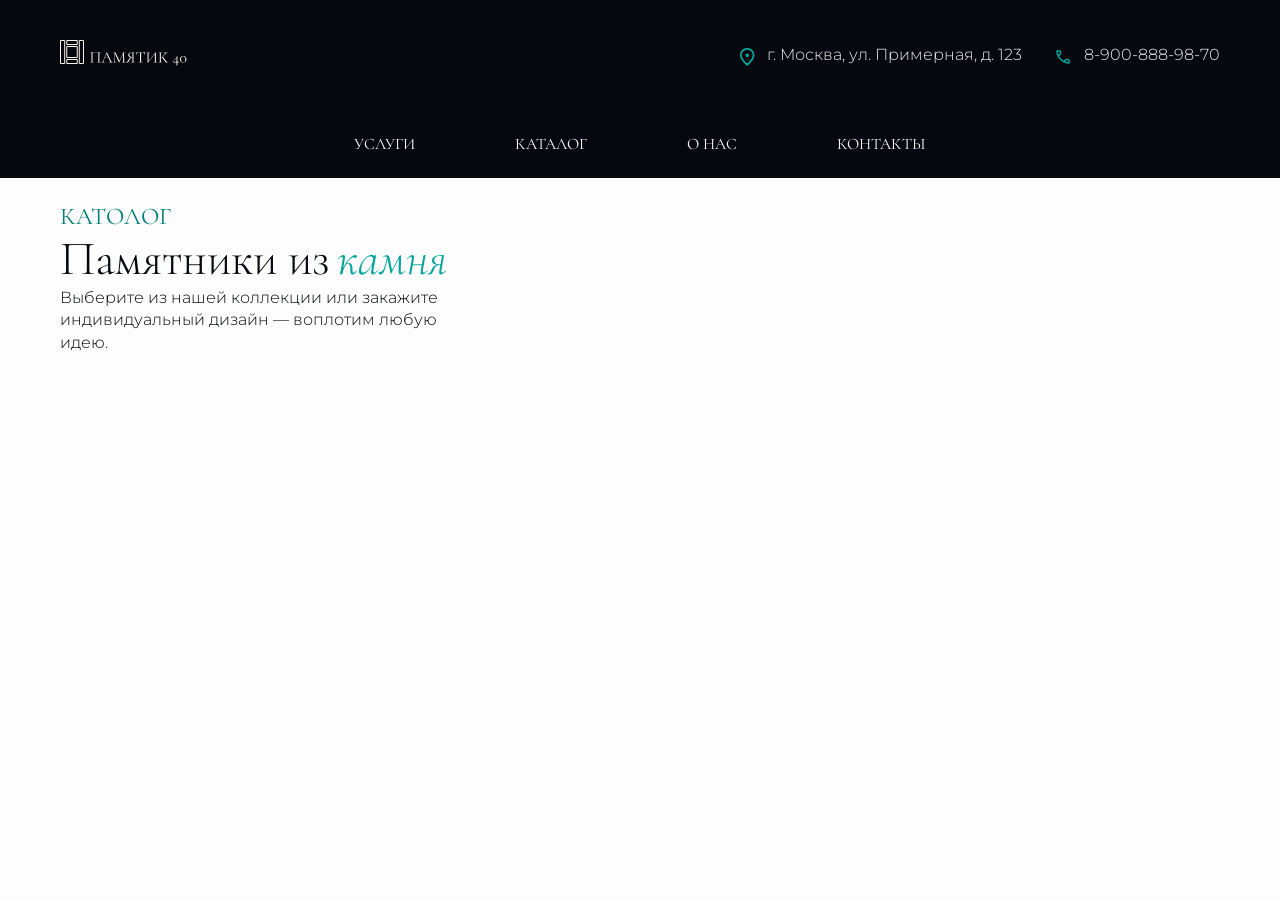
==== catalog.html @ eca5add9 "new" ====
<!DOCTYPE html>
<html lang="en">
<head>
    <meta charset="UTF-8">
    <meta name="viewport" content="width=device-width, initial-scale=1.0">
    <link rel="preconnect" href="https://fonts.googleapis.com" />
    <link rel="preconnect" href="https://fonts.gstatic.com" crossorigin />
    <link
      href="https://fonts.googleapis.com/css2?family=Bebas+Neue&family=Castoro+Titling&family=Cormorant+Garamond:ital,wght@0,300..700;1,300..700&family=Fira+Code:wght@300..700&family=Inter+Tight:ital,wght@0,100..900;1,100..900&family=Inter:ital,opsz,wght@0,14..32,100..900;1,14..32,100..900&family=League+Script&family=Long+Cang&family=Monomakh&family=PT+Serif:ital,wght@0,400;0,700;1,400;1,700&family=Poppins:ital,wght@0,100;0,200;0,300;0,400;0,500;0,600;0,700;0,800;0,900;1,100;1,200;1,300;1,400;1,500;1,600;1,700;1,800;1,900&family=Raleway:ital,wght@0,100..900;1,100..900&family=Roboto+Serif:ital,opsz,wght@0,8..144,100..900;1,8..144,100..900&family=Syncopate:wght@400;700&display=swap"
      rel="stylesheet"
    />
    <link rel="preconnect" href="https://fonts.googleapis.com" />
    <link rel="preconnect" href="https://fonts.gstatic.com" crossorigin />
    <link
      href="https://fonts.googleapis.com/css2?family=Bebas+Neue&family=Castoro+Titling&family=Cormorant+Garamond:ital,wght@0,300..700;1,300..700&family=Fira+Code:wght@300..700&family=Inter+Tight:ital,wght@0,100..900;1,100..900&family=Inter:ital,opsz,wght@0,14..32,100..900;1,14..32,100..900&family=League+Script&family=Long+Cang&family=Monomakh&family=Montserrat:ital,wght@0,100..900;1,100..900&family=PT+Serif:ital,wght@0,400;0,700;1,400;1,700&family=Poppins:ital,wght@0,100;0,200;0,300;0,400;0,500;0,600;0,700;0,800;0,900;1,100;1,200;1,300;1,400;1,500;1,600;1,700;1,800;1,900&family=Raleway:ital,wght@0,100..900;1,100..900&family=Roboto+Serif:ital,opsz,wght@0,8..144,100..900;1,8..144,100..900&family=Syncopate:wght@400;700&display=swap"
      rel="stylesheet"
    />
    <link rel="stylesheet" href="css/variables.css" />
    <link rel="stylesheet" href="css/style.css" />
<link href="https://unpkg.com/aos@2.3.4/dist/aos.css" rel="stylesheet">
    <title>Document</title>
</head>
<body>
   <header class="header">
      <div class="container-header-inner">
     
        <div class="banner">
          <a href="/" aria-label="Logo_go to homepage">
            <svg
              xmlns="http://www.w3.org/2000/svg"
              width="128"
              height="26"
              viewBox="0 0 128 26"
              fill="none"
            >
              <path
                d="M6.76074 6.5H17.239V17.5H6.76074V6.5ZM0.5 0.5H4.71739V23.5H0.5V0.5ZM19.2822 0.5H23.4996V23.5H19.2822V0.5ZM17.2393 0.5V4.5H6.761V0.5H17.2393ZM17.2393 19.5V23.5H6.761V19.5H17.2393Z"
                stroke="#F8F4EC"
              />
              <path
                d="M40.7796 22.308C40.8116 22.308 40.8276 22.34 40.8276 22.404C40.8276 22.468 40.8116 22.5 40.7796 22.5C40.5236 22.5 40.2303 22.4947 39.8996 22.484C39.5796 22.4733 39.2436 22.468 38.8916 22.468C38.5183 22.468 38.1663 22.4733 37.8356 22.484C37.5156 22.4947 37.2276 22.5 36.9716 22.5C36.9396 22.5 36.9236 22.468 36.9236 22.404C36.9236 22.34 36.9396 22.308 36.9716 22.308C37.3663 22.308 37.6596 22.2813 37.8516 22.228C38.0543 22.1747 38.1876 22.068 38.2516 21.908C38.3156 21.748 38.3476 21.5133 38.3476 21.204V13.86C38.3476 13.5293 38.3316 13.2947 38.2996 13.156C38.2676 13.0173 38.161 12.9373 37.9796 12.916C37.809 12.884 37.5156 12.868 37.0996 12.868H33.8196C33.393 12.868 33.0836 12.884 32.8916 12.916C32.7103 12.948 32.5983 13.0333 32.5556 13.172C32.513 13.3107 32.4916 13.54 32.4916 13.86V21.204C32.4916 21.5133 32.5236 21.748 32.5876 21.908C32.6516 22.068 32.785 22.1747 32.9876 22.228C33.1903 22.2813 33.489 22.308 33.8836 22.308C33.905 22.308 33.9156 22.34 33.9156 22.404C33.9156 22.468 33.905 22.5 33.8836 22.5C33.617 22.5 33.3236 22.4947 33.0036 22.484C32.6836 22.4733 32.3316 22.468 31.9476 22.468C31.5956 22.468 31.2543 22.4733 30.9236 22.484C30.6036 22.4947 30.3156 22.5 30.0596 22.5C30.0383 22.5 30.0276 22.468 30.0276 22.404C30.0276 22.34 30.0383 22.308 30.0596 22.308C30.4543 22.308 30.753 22.2813 30.9556 22.228C31.1583 22.1747 31.2916 22.068 31.3556 21.908C31.4303 21.748 31.4676 21.5133 31.4676 21.204V13.988C31.4676 13.5293 31.3823 13.1987 31.2116 12.996C31.041 12.7933 30.6623 12.692 30.0756 12.692C30.0543 12.692 30.0436 12.66 30.0436 12.596C30.0436 12.532 30.0543 12.5 30.0756 12.5C30.257 12.5 30.6196 12.5053 31.1636 12.516C31.7076 12.5267 32.3583 12.5373 33.1156 12.548C33.8836 12.548 34.673 12.548 35.4836 12.548C36.145 12.548 36.7743 12.548 37.3716 12.548C37.969 12.5373 38.513 12.532 39.0036 12.532C39.4943 12.5213 39.8943 12.516 40.2036 12.516C40.5236 12.5053 40.7156 12.5 40.7796 12.5C40.8116 12.5 40.8276 12.532 40.8276 12.596C40.8276 12.66 40.8116 12.692 40.7796 12.692C40.193 12.692 39.8143 12.7933 39.6436 12.996C39.473 13.1987 39.3876 13.5293 39.3876 13.988V21.204C39.3876 21.5133 39.4196 21.748 39.4836 21.908C39.5583 22.068 39.6916 22.1747 39.8836 22.228C40.0863 22.2813 40.385 22.308 40.7796 22.308ZM44.463 18.1L44.623 17.78H48.863L48.975 18.1H44.463ZM52.543 22.308C52.5857 22.308 52.607 22.34 52.607 22.404C52.607 22.468 52.5857 22.5 52.543 22.5C52.2337 22.5 51.919 22.4893 51.599 22.468C51.279 22.4467 50.9697 22.436 50.671 22.436C50.3403 22.436 50.0523 22.4467 49.807 22.468C49.5617 22.4893 49.2897 22.5 48.991 22.5C48.9483 22.5 48.927 22.468 48.927 22.404C48.927 22.34 48.9483 22.308 48.991 22.308C49.5563 22.308 49.9083 22.228 50.047 22.068C50.1857 21.8973 50.1483 21.5827 49.935 21.124L46.383 13.62L46.783 13.124L43.679 20.468C43.4123 21.1187 43.3963 21.588 43.631 21.876C43.8657 22.164 44.3297 22.308 45.023 22.308C45.0763 22.308 45.103 22.34 45.103 22.404C45.103 22.468 45.0763 22.5 45.023 22.5C44.703 22.5 44.4097 22.4893 44.143 22.468C43.8763 22.4467 43.5403 22.436 43.135 22.436C42.751 22.436 42.4417 22.4467 42.207 22.468C41.983 22.4893 41.7057 22.5 41.375 22.5C41.3323 22.5 41.311 22.468 41.311 22.404C41.311 22.34 41.3323 22.308 41.375 22.308C41.663 22.308 41.9137 22.2547 42.127 22.148C42.3403 22.0307 42.5377 21.8333 42.719 21.556C42.911 21.268 43.119 20.8573 43.343 20.324L46.719 12.356C46.7403 12.324 46.7777 12.308 46.831 12.308C46.8843 12.308 46.9163 12.324 46.927 12.356L50.703 20.308C50.9483 20.8307 51.167 21.2413 51.359 21.54C51.551 21.828 51.7377 22.0307 51.919 22.148C52.111 22.2547 52.319 22.308 52.543 22.308ZM54.4974 20.756L54.6574 12.868L55.0414 12.9L54.8814 20.756C54.8707 21.3107 54.9614 21.7107 55.1534 21.956C55.3561 22.1907 55.7187 22.308 56.2414 22.308C56.2627 22.308 56.2734 22.34 56.2734 22.404C56.2734 22.468 56.2627 22.5 56.2414 22.5C56.0067 22.5 55.7614 22.4947 55.5054 22.484C55.2601 22.4733 54.9881 22.468 54.6894 22.468C54.4121 22.468 54.1507 22.4733 53.9054 22.484C53.6601 22.4947 53.4307 22.5 53.2174 22.5C53.1961 22.5 53.1854 22.468 53.1854 22.404C53.1854 22.34 53.1961 22.308 53.2174 22.308C53.6654 22.308 53.9854 22.1907 54.1774 21.956C54.3801 21.7107 54.4867 21.3107 54.4974 20.756ZM65.5854 22.308C65.6174 22.308 65.6334 22.34 65.6334 22.404C65.6334 22.468 65.6174 22.5 65.5854 22.5C65.3294 22.5 65.0361 22.4947 64.7054 22.484C64.3854 22.4733 64.0494 22.468 63.6974 22.468C63.3561 22.468 63.0361 22.4733 62.7374 22.484C62.4494 22.4947 62.1881 22.5 61.9534 22.5C61.9321 22.5 61.9214 22.468 61.9214 22.404C61.9214 22.34 61.9321 22.308 61.9534 22.308C62.4867 22.308 62.8281 22.2387 62.9774 22.1C63.1267 21.9613 63.1907 21.6627 63.1694 21.204L62.8654 13.476L63.3934 12.74L59.2334 22.388C59.2227 22.4307 59.1801 22.452 59.1054 22.452C59.0307 22.452 58.9827 22.4307 58.9614 22.388L54.9454 13.828C54.5827 13.0707 54.0441 12.692 53.3294 12.692C53.3081 12.692 53.2974 12.66 53.2974 12.596C53.2974 12.532 53.3081 12.5 53.3294 12.5C53.5001 12.5 53.6814 12.5053 53.8734 12.516C54.0761 12.5267 54.2414 12.532 54.3694 12.532C54.5401 12.532 54.6947 12.5267 54.8334 12.516C54.9827 12.5053 55.0947 12.5 55.1694 12.5C55.3187 12.5 55.4361 12.548 55.5214 12.644C55.6067 12.74 55.7347 12.9693 55.9054 13.332L59.5534 21.012L59.0574 21.844L62.9614 12.9C63.0147 12.772 63.0841 12.676 63.1694 12.612C63.2547 12.5373 63.3454 12.5 63.4414 12.5C63.5054 12.5 63.5907 12.5053 63.6974 12.516C63.8041 12.5267 63.9321 12.532 64.0814 12.532C64.3694 12.532 64.6041 12.5267 64.7854 12.516C64.9667 12.5053 65.1587 12.5 65.3614 12.5C65.3827 12.5 65.3934 12.532 65.3934 12.596C65.3934 12.66 65.3827 12.692 65.3614 12.692C64.8494 12.692 64.4707 12.7667 64.2254 12.916C63.9801 13.0653 63.8681 13.3587 63.8894 13.796L64.2094 21.204C64.2201 21.5133 64.2574 21.748 64.3214 21.908C64.3854 22.068 64.5134 22.1747 64.7054 22.228C64.9081 22.2813 65.2014 22.308 65.5854 22.308ZM74.8808 22.308C74.9021 22.308 74.9128 22.34 74.9128 22.404C74.9128 22.468 74.9021 22.5 74.8808 22.5C74.6141 22.5 74.3154 22.4947 73.9848 22.484C73.6648 22.4733 73.3288 22.468 72.9768 22.468C72.6034 22.468 72.2568 22.4733 71.9368 22.484C71.6274 22.4947 71.3394 22.5 71.0728 22.5C71.0514 22.5 71.0408 22.468 71.0408 22.404C71.0408 22.34 71.0514 22.308 71.0728 22.308C71.4781 22.308 71.7768 22.2813 71.9688 22.228C72.1608 22.1747 72.2888 22.068 72.3528 21.908C72.4168 21.748 72.4488 21.5133 72.4488 21.204V17.236L72.7368 17.316C72.4381 17.316 72.1714 17.3427 71.9368 17.396C71.7021 17.4493 71.4728 17.5613 71.2488 17.732C71.0354 17.892 70.8061 18.1373 70.5608 18.468C70.3154 18.7987 70.0274 19.2467 69.6968 19.812C69.2914 20.5267 68.9608 21.0707 68.7048 21.444C68.4594 21.8173 68.2621 22.0787 68.1128 22.228C67.9741 22.3773 67.8568 22.4627 67.7608 22.484C67.6754 22.4947 67.5848 22.5 67.4888 22.5H65.8408C65.8088 22.5 65.7928 22.468 65.7928 22.404C65.7928 22.34 65.8088 22.308 65.8408 22.308C66.2461 22.2973 66.5981 22.1907 66.8968 21.988C67.1954 21.7747 67.4888 21.46 67.7768 21.044C68.0754 20.628 68.4008 20.1107 68.7528 19.492C69.0728 18.9267 69.3714 18.4893 69.6488 18.18C69.9261 17.86 70.2194 17.6307 70.5288 17.492C70.8488 17.3533 71.2008 17.268 71.5848 17.236L71.6968 17.348C70.5448 17.3373 69.6754 17.1133 69.0888 16.676C68.5021 16.2387 68.2088 15.652 68.2088 14.916C68.2088 14.4253 68.3314 13.9987 68.5768 13.636C68.8328 13.2627 69.1794 12.9747 69.6168 12.772C70.0648 12.5587 70.5661 12.452 71.1208 12.452C71.3448 12.452 71.6434 12.468 72.0168 12.5C72.3901 12.532 72.7101 12.548 72.9768 12.548C73.3288 12.548 73.6648 12.5427 73.9848 12.532C74.3048 12.5107 74.5981 12.5 74.8648 12.5C74.8861 12.5 74.8968 12.532 74.8968 12.596C74.8968 12.66 74.8861 12.692 74.8648 12.692C74.4701 12.692 74.1714 12.724 73.9688 12.788C73.7768 12.8413 73.6434 12.948 73.5688 13.108C73.5048 13.2573 73.4728 13.4867 73.4728 13.796V21.204C73.4728 21.5133 73.5048 21.748 73.5688 21.908C73.6434 22.068 73.7821 22.1747 73.9848 22.228C74.1874 22.2813 74.4861 22.308 74.8808 22.308ZM69.2808 14.516C69.2808 15.2627 69.4941 15.8813 69.9208 16.372C70.3581 16.852 71.0034 17.092 71.8568 17.092C71.9954 17.092 72.1554 17.0867 72.3368 17.076C72.5181 17.0547 72.6621 17.028 72.7688 16.996L72.4488 17.108V13.828C72.4488 13.5187 72.3794 13.2787 72.2408 13.108C72.1128 12.9373 71.9421 12.82 71.7288 12.756C71.5261 12.692 71.3181 12.66 71.1048 12.66C69.8888 12.66 69.2808 13.2787 69.2808 14.516ZM78.4608 12.788C77.7994 12.788 77.2981 12.9587 76.9568 13.3C76.6261 13.6413 76.3861 14.2227 76.2368 15.044C76.2368 15.0653 76.2048 15.076 76.1408 15.076C76.0874 15.076 76.0608 15.0653 76.0608 15.044C76.0821 14.9053 76.1034 14.7133 76.1248 14.468C76.1461 14.212 76.1674 13.94 76.1888 13.652C76.2208 13.364 76.2421 13.0867 76.2528 12.82C76.2741 12.5427 76.2848 12.3187 76.2848 12.148C76.2848 12.0947 76.3114 12.068 76.3648 12.068C76.4288 12.068 76.4608 12.0947 76.4608 12.148C76.4608 12.2547 76.5141 12.3347 76.6208 12.388C76.7274 12.4307 76.8448 12.4627 76.9728 12.484C77.1114 12.4947 77.2288 12.5 77.3248 12.5C78.2421 12.532 79.3141 12.548 80.5408 12.548C81.2981 12.548 81.8954 12.5427 82.3328 12.532C82.7808 12.5107 83.2128 12.5 83.6288 12.5C83.9914 12.5 84.2688 12.4787 84.4608 12.436C84.6634 12.3827 84.7914 12.2707 84.8448 12.1C84.8554 12.0573 84.8874 12.036 84.9408 12.036C84.9941 12.036 85.0208 12.0573 85.0208 12.1C85.0101 12.26 84.9941 12.4787 84.9728 12.756C84.9514 13.0333 84.9354 13.3213 84.9248 13.62C84.9141 13.9187 84.9034 14.196 84.8928 14.452C84.8821 14.708 84.8768 14.9053 84.8768 15.044C84.8768 15.0653 84.8448 15.076 84.7808 15.076C84.7168 15.076 84.6848 15.0653 84.6848 15.044C84.6528 14.212 84.4821 13.6307 84.1728 13.3C83.8634 12.9587 83.3514 12.788 82.6368 12.788C82.1888 12.788 81.8528 12.8093 81.6288 12.852C81.4048 12.8947 81.2554 12.9907 81.1808 13.14C81.1168 13.2787 81.0848 13.508 81.0848 13.828V21.204C81.0848 21.5133 81.1221 21.748 81.1968 21.908C81.2714 22.068 81.4154 22.1747 81.6288 22.228C81.8528 22.2813 82.1888 22.308 82.6368 22.308C82.6688 22.308 82.6848 22.34 82.6848 22.404C82.6848 22.468 82.6688 22.5 82.6368 22.5C82.3594 22.5 82.0448 22.4947 81.6928 22.484C81.3408 22.4733 80.9568 22.468 80.5408 22.468C80.1461 22.468 79.7728 22.4733 79.4208 22.484C79.0688 22.4947 78.7488 22.5 78.4608 22.5C78.4394 22.5 78.4288 22.468 78.4288 22.404C78.4288 22.34 78.4394 22.308 78.4608 22.308C78.8981 22.308 79.2288 22.2813 79.4528 22.228C79.6874 22.1747 79.8421 22.068 79.9168 21.908C79.9914 21.748 80.0288 21.5133 80.0288 21.204V13.796C80.0288 13.476 79.9914 13.2467 79.9168 13.108C79.8421 12.9587 79.6928 12.868 79.4688 12.836C79.2448 12.804 78.9088 12.788 78.4608 12.788ZM88.2974 21.652L95.4974 12.42C95.5294 12.388 95.5881 12.372 95.6734 12.372C95.7267 12.372 95.7801 12.3827 95.8334 12.404C95.8867 12.4147 95.9134 12.4413 95.9134 12.484V21.204C95.9134 21.5133 95.9454 21.748 96.0094 21.908C96.0734 22.068 96.2067 22.1747 96.4094 22.228C96.6121 22.2813 96.9107 22.308 97.3054 22.308C97.3374 22.308 97.3534 22.34 97.3534 22.404C97.3534 22.468 97.3374 22.5 97.3054 22.5C97.0601 22.5 96.7667 22.4947 96.4254 22.484C96.0947 22.4733 95.7534 22.468 95.4014 22.468C95.0067 22.468 94.6494 22.4733 94.3294 22.484C94.0201 22.4947 93.7374 22.5 93.4814 22.5C93.4494 22.5 93.4334 22.468 93.4334 22.404C93.4334 22.34 93.4494 22.308 93.4814 22.308C93.8867 22.308 94.1854 22.2813 94.3774 22.228C94.5801 22.1747 94.7134 22.068 94.7774 21.908C94.8414 21.748 94.8734 21.5133 94.8734 21.204V13.38L95.1774 13.444L87.9934 22.644C87.9614 22.6867 87.8974 22.708 87.8014 22.708C87.7374 22.708 87.6787 22.6973 87.6254 22.676C87.5827 22.6653 87.5614 22.6387 87.5614 22.596V13.796C87.5614 13.4867 87.5241 13.2573 87.4494 13.108C87.3854 12.948 87.2521 12.8413 87.0494 12.788C86.8467 12.724 86.5481 12.692 86.1534 12.692C86.1321 12.692 86.1214 12.66 86.1214 12.596C86.1214 12.532 86.1321 12.5 86.1534 12.5C86.4201 12.5 86.7187 12.5107 87.0494 12.532C87.3801 12.5427 87.7214 12.548 88.0734 12.548C88.4681 12.548 88.8201 12.5427 89.1294 12.532C89.4494 12.5107 89.7374 12.5 89.9934 12.5C90.0147 12.5 90.0254 12.532 90.0254 12.596C90.0254 12.66 90.0147 12.692 89.9934 12.692C89.5987 12.692 89.2947 12.724 89.0814 12.788C88.8787 12.8413 88.7454 12.948 88.6814 13.108C88.6174 13.2573 88.5854 13.4867 88.5854 13.796V21.716L88.2974 21.652ZM106.242 22.5C106.146 22.5 106.056 22.484 105.97 22.452C105.885 22.42 105.773 22.324 105.634 22.164C105.496 22.004 105.293 21.7427 105.026 21.38C104.76 21.0067 104.392 20.484 103.922 19.812C103.592 19.332 103.309 18.9373 103.074 18.628C102.85 18.3187 102.642 18.084 102.45 17.924C102.269 17.7533 102.072 17.636 101.858 17.572C101.645 17.4973 101.384 17.46 101.074 17.46C100.968 17.46 100.856 17.4653 100.738 17.476C100.621 17.4867 100.504 17.4973 100.386 17.508L100.37 17.22C101.042 17.188 101.565 17.172 101.938 17.172C102.29 17.172 102.578 17.204 102.802 17.268C103.037 17.3213 103.245 17.4333 103.426 17.604C103.618 17.764 103.826 17.9987 104.05 18.308C104.285 18.6067 104.578 19.0013 104.93 19.492C105.357 20.0893 105.736 20.596 106.066 21.012C106.408 21.428 106.749 21.748 107.09 21.972C107.432 22.1853 107.821 22.2973 108.258 22.308C108.28 22.308 108.29 22.34 108.29 22.404C108.29 22.468 108.28 22.5 108.258 22.5H106.242ZM98.4343 22.5C98.4129 22.5 98.4023 22.468 98.4023 22.404C98.4023 22.34 98.4129 22.308 98.4343 22.308C98.8289 22.308 99.1276 22.2813 99.3303 22.228C99.5329 22.1747 99.6663 22.068 99.7303 21.908C99.7943 21.748 99.8263 21.5133 99.8263 21.204V13.796C99.8263 13.4867 99.7943 13.2573 99.7303 13.108C99.6663 12.948 99.5329 12.8413 99.3303 12.788C99.1383 12.724 98.8449 12.692 98.4503 12.692C98.4289 12.692 98.4183 12.66 98.4183 12.596C98.4183 12.532 98.4289 12.5 98.4503 12.5C98.7063 12.5 98.9943 12.5107 99.3143 12.532C99.6343 12.5427 99.9703 12.548 100.322 12.548C100.706 12.548 101.058 12.5427 101.378 12.532C101.709 12.5107 102.002 12.5 102.258 12.5C102.28 12.5 102.29 12.532 102.29 12.596C102.29 12.66 102.28 12.692 102.258 12.692C101.864 12.692 101.565 12.724 101.362 12.788C101.17 12.852 101.037 12.964 100.962 13.124C100.898 13.284 100.866 13.5187 100.866 13.828V21.204C100.866 21.5133 100.898 21.748 100.962 21.908C101.026 22.068 101.16 22.1747 101.362 22.228C101.565 22.2813 101.864 22.308 102.258 22.308C102.28 22.308 102.29 22.34 102.29 22.404C102.29 22.468 102.28 22.5 102.258 22.5C101.992 22.5 101.698 22.4947 101.378 22.484C101.058 22.4733 100.706 22.468 100.322 22.468C99.9703 22.468 99.6289 22.4733 99.2983 22.484C98.9783 22.4947 98.6903 22.5 98.4343 22.5ZM102.45 17.428L102.162 17.284L104.178 14.468C104.68 13.7853 104.92 13.3213 104.898 13.076C104.888 12.82 104.616 12.692 104.082 12.692C104.061 12.692 104.05 12.66 104.05 12.596C104.05 12.532 104.061 12.5 104.082 12.5C104.338 12.5 104.6 12.5107 104.866 12.532C105.133 12.5427 105.48 12.548 105.906 12.548C106.333 12.548 106.664 12.5427 106.898 12.532C107.144 12.5107 107.378 12.5 107.602 12.5C107.634 12.5 107.65 12.532 107.65 12.596C107.65 12.66 107.634 12.692 107.602 12.692C107.229 12.692 106.888 12.756 106.578 12.884C106.269 13.0013 105.965 13.1933 105.666 13.46C105.378 13.716 105.074 14.0573 104.754 14.484L102.45 17.428ZM112.62 22.372C112.577 22.372 112.535 22.3507 112.492 22.308C112.46 22.2653 112.465 22.2227 112.508 22.18L117.18 16.164C117.201 16.132 117.244 16.1213 117.308 16.132C117.383 16.1427 117.42 16.1747 117.42 16.228V24.948C117.42 25.0653 117.377 25.14 117.292 25.172L116.62 25.508C116.524 25.5613 116.476 25.5293 116.476 25.412V17.444L116.988 17.092L113.324 21.78C113.292 21.812 113.287 21.8387 113.308 21.86C113.329 21.8813 113.361 21.892 113.404 21.892C114.012 21.892 114.551 21.892 115.02 21.892C115.5 21.8813 115.937 21.8707 116.332 21.86C116.727 21.8493 117.116 21.8387 117.5 21.828C117.895 21.8173 118.321 21.8067 118.78 21.796C118.812 21.796 118.828 21.8547 118.828 21.972C118.839 22.0787 118.839 22.1907 118.828 22.308C118.817 22.4253 118.796 22.484 118.764 22.484C118.348 22.4627 117.932 22.4467 117.516 22.436C117.1 22.4147 116.657 22.404 116.188 22.404C115.729 22.3933 115.207 22.388 114.62 22.388C114.044 22.3773 113.377 22.372 112.62 22.372ZM123.215 22.708C122.575 22.708 122.004 22.564 121.503 22.276C121.012 21.988 120.628 21.5933 120.351 21.092C120.073 20.5907 119.935 20.0147 119.935 19.364C119.935 18.724 120.073 18.164 120.351 17.684C120.628 17.1933 121.017 16.8093 121.519 16.532C122.02 16.2547 122.591 16.116 123.231 16.116C123.871 16.116 124.431 16.26 124.911 16.548C125.391 16.8253 125.764 17.2147 126.031 17.716C126.308 18.2067 126.447 18.772 126.447 19.412C126.447 20.052 126.308 20.6227 126.031 21.124C125.764 21.6147 125.385 22.004 124.895 22.292C124.415 22.5693 123.855 22.708 123.215 22.708ZM123.391 22.484C124.052 22.484 124.543 22.2173 124.863 21.684C125.183 21.1507 125.343 20.4573 125.343 19.604C125.343 18.8467 125.236 18.228 125.023 17.748C124.809 17.268 124.527 16.916 124.175 16.692C123.833 16.4573 123.46 16.34 123.055 16.34C122.415 16.34 121.913 16.612 121.551 17.156C121.199 17.7 121.023 18.3933 121.023 19.236C121.023 19.8547 121.119 20.4093 121.311 20.9C121.513 21.3907 121.791 21.78 122.143 22.068C122.495 22.3453 122.911 22.484 123.391 22.484Z"
                fill="#F8F4EC"
              />
            </svg>
          </a>
          <div class="banner-adress">
            <div class="adress">
             <svg xmlns="http://www.w3.org/2000/svg" width="15" height="18" viewBox="0 0 15 18" fill="none">
  <path d="M8.47125 8.47125C8.82375 8.11875 9 7.695 9 7.2C9 6.705 8.82375 6.28125 8.47125 5.92875C8.11875 5.57625 7.695 5.4 7.2 5.4C6.705 5.4 6.28125 5.57625 5.92875 5.92875C5.57625 6.28125 5.4 6.705 5.4 7.2C5.4 7.695 5.57625 8.11875 5.92875 8.47125C6.28125 8.82375 6.705 9 7.2 9C7.695 9 8.11875 8.82375 8.47125 8.47125ZM7.2 15.615C9.03 13.935 10.3875 12.4087 11.2725 11.0362C12.1575 9.66375 12.6 8.445 12.6 7.38C12.6 5.745 12.0787 4.40625 11.0362 3.36375C9.99375 2.32125 8.715 1.8 7.2 1.8C5.685 1.8 4.40625 2.32125 3.36375 3.36375C2.32125 4.40625 1.8 5.745 1.8 7.38C1.8 8.445 2.2425 9.66375 3.1275 11.0362C4.0125 12.4087 5.37 13.935 7.2 15.615ZM7.2 18C4.785 15.945 2.98125 14.0362 1.78875 12.2737C0.59625 10.5112 0 8.88 0 7.38C0 5.13 0.72375 3.3375 2.17125 2.0025C3.61875 0.6675 5.295 0 7.2 0C9.105 0 10.7813 0.6675 12.2288 2.0025C13.6763 3.3375 14.4 5.13 14.4 7.38C14.4 8.88 13.8037 10.5112 12.6112 12.2737C11.4187 14.0362 9.615 15.945 7.2 18Z" fill="#02A49B"/>
</svg>
              <span class="adress-text p1"
                >г. Москва, ул. Примерная, д. 123</span
              >
            </div>
            <div class="phone-icon">
              <svg xmlns="http://www.w3.org/2000/svg" width="18" height="18" viewBox="0 0 18 18" fill="none">
  <path d="M14.9625 15.75C13.4 15.75 11.8563 15.4094 10.3313 14.7281C8.80625 14.0469 7.41875 13.0813 6.16875 11.8313C4.91875 10.5813 3.95313 9.19375 3.27188 7.66875C2.59063 6.14375 2.25 4.6 2.25 3.0375C2.25 2.8125 2.325 2.625 2.475 2.475C2.625 2.325 2.8125 2.25 3.0375 2.25H6.075C6.25 2.25 6.40625 2.30937 6.54375 2.42812C6.68125 2.54688 6.7625 2.6875 6.7875 2.85L7.275 5.475C7.3 5.675 7.29375 5.84375 7.25625 5.98125C7.21875 6.11875 7.15 6.2375 7.05 6.3375L5.23125 8.175C5.48125 8.6375 5.77812 9.08438 6.12187 9.51562C6.46562 9.94687 6.84375 10.3625 7.25625 10.7625C7.64375 11.15 8.05 11.5094 8.475 11.8406C8.9 12.1719 9.35 12.475 9.825 12.75L11.5875 10.9875C11.7 10.875 11.8469 10.7906 12.0281 10.7344C12.2094 10.6781 12.3875 10.6625 12.5625 10.6875L15.15 11.2125C15.325 11.2625 15.4687 11.3531 15.5812 11.4844C15.6937 11.6156 15.75 11.7625 15.75 11.925V14.9625C15.75 15.1875 15.675 15.375 15.525 15.525C15.375 15.675 15.1875 15.75 14.9625 15.75ZM4.51875 6.75L5.75625 5.5125L5.4375 3.75H3.76875C3.83125 4.2625 3.91875 4.76875 4.03125 5.26875C4.14375 5.76875 4.30625 6.2625 4.51875 6.75ZM11.2313 13.4625C11.7188 13.675 12.2156 13.8437 12.7219 13.9688C13.2281 14.0938 13.7375 14.175 14.25 14.2125V12.5625L12.4875 12.2063L11.2313 13.4625Z" fill="#02A49B"/>
</svg>
             
              <span class="adress-text p1">8-900-888-98-70</span>
            </div>
          </div>
        </div>

       
        <div class="header-nav">
          <nav class="nav" id="nav">
            <a href="index.html#servis" class="link">УСЛУГИ</a>
            <a href="catalog.html" class="link">КАТАЛОГ</a>
            <a href=index.html#about" class="link">О НАС</a>
            <a href="index.html#contact" class="link">КОНТАКТЫ</a>
          </nav>
        </div>
       
        <button class="burger" id="burger">
          <svg
            xmlns="http://www.w3.org/2000/svg"
            width="18"
            height="12"
            viewBox="0 0 18 12"
            fill="none"
          >
            <path
              d="M0 12V10H18V12H0ZM0 7V5H18V7H0ZM0 2V0H18V2H0Z"
              fill="white"
            />
          </svg>
        </button>
      </div>
      <div class="mobile-menu" id="nav-mobile">
        <button class="burger-close" id="burger-close">
          <svg
            xmlns="http://www.w3.org/2000/svg"
            width="14"
            height="14"
            viewBox="0 0 14 14"
            fill="none"
          >
            <path
              d="M1.4 14L0 12.6L5.6 7L0 1.4L1.4 0L7 5.6L12.6 0L14 1.4L8.4 7L14 12.6L12.6 14L7 8.4L1.4 14Z"
              fill="white"
            />
          </svg>
        </button>

        <nav class="nav-mobile">
          <a href="index.html#servis" class="link">УСЛУГИ</a>
          <a href="#" class="link">КАТАЛОГ</a>
          <a href="index.html#about" class="link">О НАС</a>
          <a href="#" class="link">КОНТАКТЫ</a>
        </nav>
      </div>
    </header> 
    <section class="section-catalog">
      <div class="container-top">
         <div class="block-left">
    <h2 class="h2">Католог</h2>
     <div class="number">
      <span class="big-sevis">Памятники из</span>
      <span class="small-servis">камня</span>   
  </div>
  <p class="p1 catalog-p">Выберите из нашей коллекции или закажите индивидуальный дизайн — воплотим любую идею.</p>
      </div>
    </section>
    



     <script src="js/main.js"></script>
    <script src="https://unpkg.com/aos@2.3.4/dist/aos.js"></script>

<script>
  AOS.init({
    duration: 800, // скорость анимации
    once: true     // анимация только 1 раз true
  });
</script>
</body>
</html>
---- css/variables.css ----
:root{
    --assent: #017c75;
    --assent-light: #02A49B;
    --assent-darck:#01625c;
--bg-dark: #06080f;
--text-light: #ebefee;
--text-dark: #06080f;
--hover: #B2FFF7;

--white: #ffffff;
--grey-600: #353736;
--grey-300:  #555857;
}
 :root{

--number-h1: 100px;
--number-h2: 18px;
--number-h3: 30px;
--number-h4: 54px;
--number-h5: 54px;
--number-h6: 24px;
--number-p1: 16px;
--number-p2: 24px;
--number-deco-64: 64px;
--number-deco-32: 32px;

}
---- css/style.css ----
*,
*::before,
*::after {
  box-sizing: border-box;
  margin: 0;
  padding: 0;
}
body {
  background-color: #fdfdfd;
  font-family: "Montserrat", sans-serif;
  padding-top: 178px;
}
svg {
  width: auto;
  height: auto;
  color:var(--assent-light);
}

header{
  position: fixed;
  top: 0;
  left: 0;
  width: 100%;
  z-index: 1000;
}
section{
  scroll-margin-top: 200px;
  width: 100%;
  margin: 0 auto;
}
li{
 list-style-type: none;
 margin: 0;
}
h2{
  color:var(--assent);
font-family: "Cormorant Garamond";
font-size: 1.5rem;
font-style: normal;
font-weight: 400;
line-height: normal;
text-transform: uppercase;
}
.link {
  font-family: "Cormorant Garamond", serif;
  font-size: 1rem;
  font-weight: 400;
  line-height: 1.75rem;
  text-transform: uppercase;
  color: var(--white);
  text-decoration: none;
  position: relative;
  display: inline-block;
  transition: color 0.3s ease;
}
.header {
  border: none;
}
/* линия */
.link::after {
  content: "";
  position: absolute;
  left: 0;
  bottom: -3px;
  width: 100%;
  height: 2px;
  background: var(--assent-light);

  transform: scaleX(0);
  transform-origin: left;
  transition: transform 0.3s ease;
}

/* hover */
.link:hover {
  color: var(--hover);
}

.link:hover::after {
  transform: scaleX(1);
}
.p1 {
  font-family: "Montserrat", sans-serif;
  color: var(--text-dark);
  font-size: 1rem;
  font-style: normal;
  font-weight: 300;
  line-height: 140%;
  text-align: center;
  text-transform: none;
}
.p2 {
  color: var(--text-light);
  font-family: Montserrat;
  font-size: 2rem;
  font-style: normal;
  font-weight: 100;
  line-height: 2.5rem; /* 125% */
}
.text-item {
  color: var(--white, #fff);
  font-family: "Cormorant Garamond", serif;
  font-size: 1.75rem;
  font-style:normal;
  font-weight: 100;
  line-height: 1.875rem; /* 93.75% */
  display: inline-flex;
  align-items: center;
  text-transform: uppercase;
}
.h3{
  color:var(--text-dark);
font-family: "Cormorant Garamond";
font-size: 2.1rem;
font-style: normal;
font-weight: 400;
line-height: 1.25rem; /* 66.667% */
}

.about-item  :hover h3{
  color: var(--assent-darck);
}
.container-header-inner {
  display: flex;
  width: 100%;
  flex-direction: column;
  background-color: var(--bg-dark);
}
.banner {
  display: flex;
  padding: 2.5rem 3.75rem;
  justify-content: space-between;
  align-items: center;
  align-self: stretch;
  max-width: 1440px;
  margin: 0 auto;
  width: 100%;
  background-color: var(--bg-dark);
}
.banner-adress {
  display: flex;
  width: 32.8125rem;
  align-items: center;
  gap: 2rem;
  justify-content: flex-end;
}
.adress-text {
  color: var(--text-light);
}
.adress,
.phone-icon {
  display: flex;
  gap: 0.75rem;
  align-items: flex-end;
}
.header-nav {
  display: flex;
  padding: 1.25rem 3.75rem;
  justify-content: center;
  align-items: center;
  gap: 40.75rem;
  align-self: stretch;
  border: none;
}
.nav {
  display: flex;
  justify-content: center;
  align-items: center;
  gap: 6.25rem;
  flex: 1 0 0;
}
/* скрываем мобильное меню по умолчанию */
.mobile-menu {
  position: fixed;
  top: 0;
  right: -100%;
  width: 100%;

  height: auto;
  background: var(--bg-dark);
  transition: right 0.3s ease;
  z-index: 1000;
  padding: 2rem 1.5rem;
  pointer-events: none;
}

.mobile-menu.active {
  pointer-events: auto;
  right: 0;
}

.nav-mobile {
  display: flex;
  flex-direction: column;
  gap: 1.5rem;
}

.burger-close {
  position: absolute;
  top: 2rem;
  right: 2rem;
}

/* крестик */
.burger-close {
  position: absolute;
  top: 2rem;
  right: 2rem;
  background: none;
  border: none;
}

.burger {
  display: none;
}
.main-container {
  display: flex;
  width: 100%;

  margin: 0 auto;
  flex-direction: column;
  align-items: center;
  gap: 4rem;
}
.section-hero {
  display: flex;
  gap: 1rem;
  width: 100%;
  max-height: 100rem;
  height: 100%;

  align-items: center;
  align-self: stretch;
  margin: 0 auto;
  justify-content: center;
  background-image: url("../img/generated-image\ 1.png");
  background-size: cover;
  background-position: center;
}
.Teitel-h1{
  font-size: 100px;
  color: var(--text-light);
font-family: "Cormorant Garamond", serif;
  font-weight: 100;
  text-transform: uppercase;
}
.teitel-hero {
  display: flex;
  max-width: 1440px;
  width: 100%;
  gap: 6rem;
  align-items: center;
  flex-wrap: wrap;
}
.phone-hero {
  font-size: 34px;
}
.hero-content {
  display: flex;
  flex-direction: column;
  align-items: flex-start;
  justify-content: flex-start;
  align-self: stretch;
  gap: 1rem;
  padding: 3rem 3.75rem;
  max-width: 1440px;
  width: 100%;
  flex: 1;
}

.icon-check {
  width: 40px;
  height: 40px;
  color: var(--assent-light);
}
.grup {
  display: flex;
  justify-self: flex-start;
  align-items: flex-start;
  flex-direction: column;
  justify-content: flex-start;
}

.btn {
  display: flex;
  margin-top: 3rem;
  margin-bottom: 4rem;
  width: 16.75rem;
  height: 40px;
  padding: 0.5rem 1.125rem;
  justify-content: center;
  align-items: center;
  border-radius: 0.125rem;
  border: none;
}
.primary {
  background-color: var(--assent-light);
  color: var(--text-light);

  font-family: "Cormorant Garamond", serif;
  font-size: 1rem;
  font-weight: 600;
  text-transform: uppercase;

  border-radius: 0.125rem;
  border: 1px solid rgba(255, 255, 255, 0.06);

  box-shadow:
    0 1px 2px rgba(0, 0, 0, 0.02),
    0 0 2px rgba(255, 255, 255, 0.02);

  transition:
    box-shadow 0.3s ease,
    filter 0.3s ease;
}

.primary:hover {
  background-color: var(--white);
  color: var(--assent-darck);
 border: 1px solid rgba(0, 0, 0, 0.10);
   box-shadow: 0 4px 10px rgba(0, 0, 0, 0.06);
  transform: translateY(0px);

  filter: brightness(1.05);
}

.section {
  display: flex;
  padding: 1rem 3.75rem;

  max-width: 1440px;
  width: 100%;
  margin: 0 auto;
}
.flex-container {
  display: flex;
  flex-direction: row;
  justify-content: center;
  align-items: center;
  align-content: center;
  align-self: stretch;
  gap: 0rem;
  width: 100%;
}
.element-wrap {
  display: flex;
  flex-direction: column;
  align-items: center;
  text-align: center;
  align-items:center;
  max-width: 21rem;
  width: 100%;
}

.number {
  display: flex;
  align-items: flex-start;
  justify-content: flex-start;
  flex-direction: row;
  gap: 0.5rem;
}
.big-small{
  display: flex;
  flex-direction: row;
  gap: 1rem;
}
.servis-text{
  text-align: left;
  width: 200px;
  font-style: italic;
}
.big {
  font-family: "Montserrat", sans-serif;
  color: var(--assent-light);
  text-align: center;
  justify-content: center;
  font-size: 4rem;
  font-style: normal;
  font-weight: 300;
  line-height: 4.5rem; /* 112.5% */
}
.small {
  color: var(--assent-light);
  text-align: center;
  font-family: "Cormorant Garamond";
  font-size: 1.5rem;
  font-style: normal;
  font-weight: 400;
  line-height: 1.875rem; /* 93.75% */
}
.text {
  color: var(--grey-300);
  font-family: Montserrat;
  font-size: 0.75rem;
  font-style: normal;
  font-weight: 400;
  line-height: 1.875rem; /* 125% */
  text-align: left;
  width: 100%;
  text-align: center;
  text-transform: uppercase;
}
.section-servis {
  display: flex;

  max-width: 1440px;
  width: 100%;
  margin: 0 auto;
}

.container-servis {
  display: flex;
  flex-direction: column;
  margin: 0 auto;
  gap: 2rem;
  justify-content: center;
  width: 100%;
 
  
  padding: 1rem 3.75rem;
}
.block-left {
  display: flex;
  flex-direction: column;
  width: 100%;
  gap: 0.5rem;
  flex: 1;
}

.block-right {
  display: flex;
  justify-content: center;
 flex: 3;
  width: 100%;
}
ul {
  display: grid;
   grid-template-columns: repeat(2, 1fr);
  gap: 1rem;
  
}

.big-sevis {
  color: var(--text-dark);
  font-family: "Cormorant Garamond", serif;
  font-size: 3rem;
  font-style: normal;
  font-weight: 300;
  line-height: 2.5rem; /* 74.074% */
}
.small-servis {
  color: var(--assent-light);
  font-family: "Cormorant Garamond", serif;
  font-size: 3rem;
  font-style: italic;
  font-weight: 300;
  line-height: 2.5rem; /* 74.074% */
}
.li-item {
  display: flex;
  flex: 1;
  flex-direction: row;
  background: var(--white);
  align-items: center;
  gap: 2rem;
  align-self: stretch;
  border: 1px solid rgba(0, 0, 0, 0.06);
  box-shadow: 0 1px 4px rgba(2, 164, 155, 0.06);
  transition: box-shadow 0.2s ease;
 flex-wrap: wrap;
  justify-content: space-between;
  width: 100%;
  padding: 2rem 2rem;
  align-content: flex-start;
}
.li-item:hover {
  box-shadow: 0 4px 10px rgba(0, 0, 0, 0.06);
  transform: translateY(-3px);
}
.li-numer {
  display: flex;
  flex: 1;
  font-family: "Cormorant Garamond", serif;
  font-size: 3.375rem;
  font-style: normal;
  font-weight: 300;
  line-height: 2.5rem; /* 74.074% */
  max-width: 5.3rem;
  justify-content: flex-start;
  flex-shrink: 0;
  align-items: center;
  justify-content: center;
}

.container-el-servis {
  display: flex;
  flex-direction: column;
  gap: 1.2rem;
  width: 100%;
 
}
.li-teitel {
  display: flex;
  justify-content: flex-start;
  color: var(--text-dark);
  font-family: "Cormorant Garamond";
  font-size: 2.1rem;
  font-style: normal;
  font-weight: 400;
  line-height: 1.25rem; /* 66.667% */
  width: 100%;
  flex: 1;
  transition: color 0.3s ease;
}
.li-item:hover .li-teitel {
  color: var(--assent-darck);
}
.discription {
  display: flex;
  justify-content: flex-start;
  width: 100%;
  color: var(--grey-300);
  flex: 1;
}
.icon-servis {
  width: 36px;
  height: 36px;
  display: block;
  color: var(--grey-300);
  transition:
    color 0.25s ease,
    transform 0.25s ease;
}
.li-item:hover .icon-servis {
  color: var(--assent-darck);
  transform: scale(1.05);
}

.baner-info{
  display: flex;
flex-direction: column;
  max-width: 1440px;
  width: 100%;
  padding: 2.5rem 3.75rem;
  margin: 0 auto;
gap: 1rem;
}
.info-text{
 font-size: 1.2rem;
 font-weight: 300;
max-width:30rem ;
margin: 0 auto;
}

.info-teitel{
  font-family:"Cormorant Garamond" ;
  font-size: 3rem;
  font-style:normal;
  color: var(--assent-light);
  font-weight: 300;
line-height: 2.5rem; /* 74.074% */
text-align: center;
}

.section-about{
  width: 100%;

}
.container-about{
  display: flex;
padding: 2.5rem 3.75rem;
flex-direction: column;
justify-content: center;
align-items: center;
gap: 2rem;
align-self: stretch;
max-width: 1440px;
width: 100%;
margin: 0 auto;
align-items: center;
overflow: hidden;
}
 .block-middle{
  display: grid;
  grid-auto-flow: column;
  grid-template-columns: repeat(3 auto);
  gap: 2.5rem;
margin: 0 auto;
  width: 100%;
 }
 .block-middle p{

text-align: left;

 }
 .text-block{
  padding: 1rem 0rem;
 }
 .block-end{
  display: flex;
  flex-direction: column;
 max-width: 1440px;
 width: 100%;
  gap: 4rem;
  margin: 0 auto;
 }
 .about-img{
  height: auto;
 flex: 1;
min-height: 400px;
   background-image: url("../img/img\ angel.png");
   background-size: cover;
   background-position: center;
 }
 .about-context{
  display: grid;
  grid-template-columns: repeat(2,1fr);
 flex: 2;
  flex-direction: column;
  gap: 1rem;
 }
 .about-item{
  display: flex;
  flex-direction: row;
padding: 2rem 2rem; 
 border: 1px solid rgba(0, 0, 0, 0.06);
  box-shadow: 0 1px 4px rgba(2, 164, 155, 0.06);
 transition: box-shadow 0.2s ease, transform 0.2s ease;
 width: 100%;
  align-self: stretch;
justify-content: space-between;
gap: 2rem;
 }
 .about-item:hover {
  box-shadow: 0 4px 10px rgba(0, 0, 0, 0.06);
  transform: translateY(0px);
   
}
.item-about-t{
display: flex;
flex-direction: column;
gap: 1rem;
align-items: flex-start;
}
.p-block{
  height: auto;
 
  text-align: end;
  text-align: left;
 
}
.about-svg{
  color: var(--assent-light);
  width: 53px;
  height: 53px;
}
.about-item:hover .about-svg{
  color: var(--assent-darck);
  width: 56px;
  height: 56px;
}
.container-contact-grid{
  display: grid;
  grid-template-columns: 1fr 1fr;
  padding: 0  3.75rem;
  max-width: 1440px;
  width: 100%;
  margin: 0 auto;
  row-gap: 0;
  gap: 1rem;
}
.left-el-grid{
  display: grid;
  grid-template-rows: 1fr 0.5fr ;
  text-align: left;
  
}

.contact-p{
  width: 18rem;
  text-align: left;
}
.right-el-grid{
  display: grid;
  all: unset;
 
}
ul.contact-ul{
  display: grid;
   grid-template-rows: 1fr 1fr 1fr 1fr ;
grid-template-columns: none;

}
.contact-svg-icon{
  color: var(--assent-light);
}
.contact-li:hover .contact-svg-icon{
  color: var(--assent-darck);
}
.contact-li{
  display: flex;
  flex-direction: row;
  justify-content: space-between;
  padding: 1.25rem;
 
   border: 1px solid rgba(0, 0, 0, 0.06);
  box-shadow: 0 1px 4px rgba(2, 164, 155, 0.06);
 transition: box-shadow 0.2s ease, transform 0.2s ease;
  align-items: center;
  height: 4.3125rem;
  gap: 0;
}

.contact-li:hover{
  box-shadow: 0 4px 10px rgba(0, 0, 0, 0.06);
  transform: translateY(0px);
}
.contact-li:hover .contact-teitel{
 color: var(--assent-darck);
 font-size: 1.2rem;
}

.icon-teitel{
display: flex;
flex-direction: row;
gap: 1rem;
align-items: center;
}
.contact-teitel{
  color: var(--text-dark);
  font-family: "Cormorant Garamond";
font-size: 1rem;
font-style: normal;
font-weight: 400;
line-height: normal;
text-transform: uppercase;
}
.contact-info{
  color: var(--grey-600);
font-family: Montserrat;
font-size: 1rem;
font-style: normal;
font-weight: 300;
line-height: normal;
}
.contact-li:hover .contact-info{
  font-size: 1.1rem;
  font-weight: 400;
}
.footer{
  width: 100%;
  background-color: var(--bg-dark);
  height: 20rem;
  margin-top: 6rem;
}
.container-footer{
  max-width: 1440px;
  width: 100%;
  margin: 0 auto;
  padding: 6rem 3.75rem;
  display: grid;
  grid-template-columns: repeat(4,1fr)  ;
  gap: 7rem;
 
}
.footer-block-1{
  display: flex;
  flex-direction: column;
  gap: 1rem;
}
.footer-p{
  color: var(--text-light);
  text-align: left;
 font-family: Montserrat;
font-size: 0.85rem;
font-style: normal;
font-weight: 100;
line-height: normal;
max-width: 12rem;
}
.footer-block-2{
  display: flex;
  flex-direction: column;
  gap: 1rem;
}
.teitel-footer{
  font-family: "Cormorant Garamond";
font-size: 1rem;
font-style: normal;
font-weight: 400;
line-height: 80%; 
text-transform: uppercase;
 color: var(--assent-light);
 margin-top:1rem;
}

.nav-footer{
  display: flex;
  flex-direction: column;
   gap: 0.64rem;
}
.link-footer{
  color: var(--white, #FFF);
font-family: Montserrat;
font-size: 0.75rem;
font-style: normal;
font-weight: 100;
line-height: normal;
color: var(--text-light);
text-decoration: none;
}
.link-footer:hover{
 text-decoration: underline;
 text-underline-offset: 5px;
 text-decoration-color:var(--assent-light);
}
.footer-block-3{
  display: flex;
  flex-direction: column;
  gap: 1rem;
}
.adress-footer{
  display: flex;
  flex-direction: column;
  gap: 0.42rem; 
  justify-content: space-between;
  width: 100%;
}
.el-footer{
color: var(--text-light);
  text-align: left;
 font-family: Montserrat;
font-size: 0.85rem;
font-style: normal;
font-weight: 100;
line-height: normal;
max-width: 12rem;
}
.span{
  display: flex;

  justify-content: space-between;
  width: 100%;
align-items: center;
white-space: nowrap;
}
.footer-block-4{
  display: flex;
  flex-direction: column;
  gap: 1rem;
}


.section-catalog{
  width: 100%;
}
.container-top{
  display: flex;
  max-width: 1440px;
  width: 100%;
  margin: 0 auto;
  padding: 1.5rem 3.75rem;
}
.catalog-p{
  text-align: left;
  max-width: 24rem;
}
/*----------------------------------------------------------------------------------------*/

/* десктоп */
@media (max-width:1250px) {
  
  .teitel-name {
    width: 500px;
    height: 120px;
  }
  .icon-hero {
    width: 32px;
    height: 32px;
  }

  .teitel-hero {
    gap: 1rem;
  }
  .container-servis {
    display: flex;
    flex-direction: column;
    margin: 0 auto;
    gap: 2rem;
    justify-content: center;
  width: 100%;
  }
    ul {
    grid-template-columns: repeat(2, 2fr);
  }
.container-contact-grid{
  grid-template-columns: 1fr;
}
  .btn-contact{
      margin-bottom: 0;
      margin-top: 2rem;
     }
     .container-footer{
  gap: 5rem;
 
}
}

@media (max-width: 900px) {
   .main-container {
    gap: 2rem;
  }
  .header-nav {
    display: none;
  }
  .icon-check {
    width: 30px;
    height: 30px;
  }
  .container-header-inner {
    display: flex;
    width: 100%;
    flex-direction: column;
    background-color: var(--bg-dark);
    padding: 1.25rem;
  }
  .banner {
    display: flex;
    flex-direction: column;
    justify-content: center;
    align-items: center;
    padding: 1.25rem 1rem;
    position: relative;
  }

  .banner a {
    display: block;
  }

  .banner-adress {
    display: flex;
    flex-direction: column;
    align-items: center;
    gap: 0.5rem;
    width: auto;
  }

  .burger {
    display: flex;
    align-items: center;
    justify-content: center;
    margin-left: auto;
    padding: 0.5rem;
    background: none;
    border: none;
    align-self: flex-start;
  }

  .mobile-menu {
    position: fixed;
    top: 0;
    right: -100%;
    width: 100%;
    height: 10.75rem;
    min-height: 10.625rem;
    padding: 1.25rem;
    display: flex;
    flex-direction: column;
    justify-content: center;
    align-items: flex-start;
    gap: 1.25rem;
    background-color: var(--bg-dark);
    transition: right 0.3s ease;
    z-index: 1000;
  }

  .mobile-menu.active {
    right: 0;
  }

  .nav-mobile {
    display: flex;
    flex-direction: column;
    gap: 0rem;
    width: 100% !important;
    margin-top: 2rem;
  }
  .nav-mobile .link {
    font-size: 1rem; /* нормальный размер */
    line-height: 1.4;
    display: block; /* важно */
    padding: 0.1rem 0;
  }
  .burger-close {
    position: absolute;
    top: 1.25rem;
    right: 1.25rem;
    background: none;
    border: none;
  }
   .text-item {
  color: var(--white, #fff);
  font-family: "Cormorant Garamond", serif;
  font-size: 1rem;
  font-style:normal;
  font-weight: 100;
  line-height: 1.875rem; /* 93.75% */
  display: inline-flex;
  align-items: center;
  text-transform: uppercase;
}
  .Teitel-h1{
  font-size: 80px;
  color: var(--text-light);
font-family: "Cormorant Garamond", serif;
  font-weight: 100;
  text-transform: uppercase;
}
  .h1 {
    color: var(--white);
    font-family: "Cormorant Garamond", serif;
    font-size: 1.5rem;
    font-style: normal;
    font-weight: 100;
    line-height: 120%; /* 7.5rem */
  }
.info-teitel{
  font-size: 2rem;
 
}
  
  .phone-hero {
    font-size: 28px;
     font-weight: 200;
  }

  .big {
    font-size: 3rem;
    font-style: normal;
    font-weight: 300;
    line-height: 2.5rem; 
  }
   .block-middle{ 
    gap: 0rem;
    }
    .left-el-grid{
      height: 280px;
    }
    .wrap-btn{
      display: flex;
      justify-content: center;
      width: 100%;

    }
     .btn-contact{
      margin-bottom: 0;
      margin-top: 2rem;
      width: 264px;
     }
         .container-footer{
  gap:2rem; 
}
.footer-p{
color: var(--text-light);
text-align: left;
font-family: Montserrat;
font-size: 0.75rem;
font-style: normal;
font-weight: 100%;
line-height: normal;
max-width: auto;
}
.footer-block-1{
  gap: 0.2rem;
}
.footer-block-2{
 gap: 0.4rem;
}
.nav-footer{
  display: flex;
  flex-direction: column;
   gap: 0.2rem;
}
.link-footer{
  color: var(--white, #FFF);
font-family: Montserrat;
font-size: 0.65rem;
font-style: normal;
font-weight: 100;
line-height: normal;
color: var(--text-light);
text-decoration: none;
}
.footer-block-3{
  display: flex;
  flex-direction: column;
  gap: 0.4rem;
}
.adress-footer{
  display: flex;
  flex-direction: column;
  gap: 0.2rem; 
  justify-content: space-between;
  width: 100%;
}
.el-footer{
color: var(--text-light);
  text-align: left;
 font-family: Montserrat;
font-size: 0.75rem;
font-style: normal;
font-weight: 100;
line-height: normal;
max-width: 12rem;
}
.footer-block-4{
  display: flex;
  flex-direction: column;
  gap: 0.4rem;
}

 }

@media (max-width: 745px) {
 
 
  .mobile-menu {
    position: fixed;
    top: 0;
    right: -100%;
    width: 100%;
    height: 9rem;
    transition: right 0.3s ease;

    pointer-events: none; /* важно */
  }

  .mobile-menu.active {
    right: 0;
    pointer-events: auto;
  }
  .banner-adress {
    display: flex;
  }
 

  .phone-hero {
    font-size: 24px;
  }
  .hero-content{
    margin-top: 2rem;
  }
 
  .flex-container {
    display: flex;
    flex-direction: row;
    justify-content: space-between;
    align-items: center;
    align-content: center;
    align-self: stretch;
    gap: 1.5rem;
    width: 100%;
  }
  .hero-content{
    padding: 1rem;
    justify-content: center;
  }
  .Teitel-h1{
  font-size: 46px;
 
}
  .section {
    padding: 1rem 1rem;
  }
  .block-right {
    display: flex;
    justify-content: center;
    margin: 0 auto;
  }
  .li-item {
  gap: 1rem;
    padding: 1rem 1rem;
  }
  .container-servis {
    padding: 1rem 1rem;
  }
  .container-about{
gap: 0.5rem;
padding: 1rem 1rem;

}
.number{
  display: flex;
  flex-direction:column;
align-items: flex-start;
gap: 0;
}
.plus{
  display: flex;
  flex-direction: row;
  gap: 0.5rem;
}
 .block-left{
  gap: 0.3rem;
 }
  .big-sevis {
  font-size: 2.5rem;
  line-height: 2rem;
}
.small-servis {
  font-size: 2.5rem;
  line-height: 2rem;
 
}
.li-teitel{
  font-size: 26px;
}
.discription{
  font-size: 14px;
}
.icon-servis{
  width:  24px;
  height: 24px;
}
.li-item{
  height: 158px;
  padding: 16px;
}
 .block-middle{
 margin: 0 auto;
  grid-template-columns: 1fr;
  grid-auto-flow: row;

  gap: 0rem;

 }
 .info-teitel{
  font-size: 1.5rem;
 
}
 .p1{
  font-size: 0.875rem;
 }
   ul {
    grid-template-columns: repeat(1, 1fr);
  }
  .about-context{
  display: grid;
  grid-template-columns: repeat(1,1fr);
 }
 .h3{
  font-size: 26px;
 }
 .container-contact-grid{
  padding: 0 1rem;
}
.footer{
  width: 100%;
  background-color: var(--bg-dark);
  height: 100%;
  margin-top: 2rem;
}
.footer-p{
  font-size: 0.75rem;
  text-align: center;
}
.container-footer{
  max-width: 1440px;
  width: 100%;
  margin: 0 auto;
  padding: 3rem 3rem;
  display:flex;
 flex-direction: column;
  gap: 0.5rem;
  justify-content: center;
  align-items: center;
}
.footer-block-1{
  gap: 0.2rem;
  justify-content: center;
}
.logo-footer{
  text-align: center;
}
.footer-block-2{
 gap: 0.4rem;
 justify-content: center;
}
.teitel-footer{
  text-align: center;
}
.nav-footer{
  text-align: center;
}
.adress-footer{
   align-items: center;
}
}

@media (max-width: 554px) {
    .flex-container {
flex-direction: column;
    }
      .Teitel-h1{
  font-size: 44px;
 
}

 .text-item {
  color: var(--white, #fff);
  font-family: "Cormorant Garamond", serif;
  font-size: 1rem;
  font-style:normal;
  font-weight: 100;
  line-height: 1.875rem; /* 93.75% */
  display: inline-flex;
  align-items: center;
  text-transform: uppercase;
}
    .contact-teitel{
font-size: 0.75rem;
}
.contact-info{

font-size: 0.75rem;

}


}

@media (max-width: 414px) {
  .phone-hero {
    font-size: 22px;
}
body{
  padding-top: 130px;
}
}
/* мобильный 360px */
@media (max-width: 360px) {
  .banner {
    padding: 1rem;
  }

  .banner-adress {
    display: none;
  }
  .main-container {
    gap: 1rem;
  }
  .hero-content {
    display: flex;
    flex-direction: column;
    align-items: center;
    justify-content: center;
    align-self: stretch;
    gap: 1rem;
    padding: 1rem 2rem;

    width: 100%;
    flex: 1;
  }
  .phone-hero {
    font-size: 20px;
  }
.teitel-hero{
  justify-content: center;
}
}
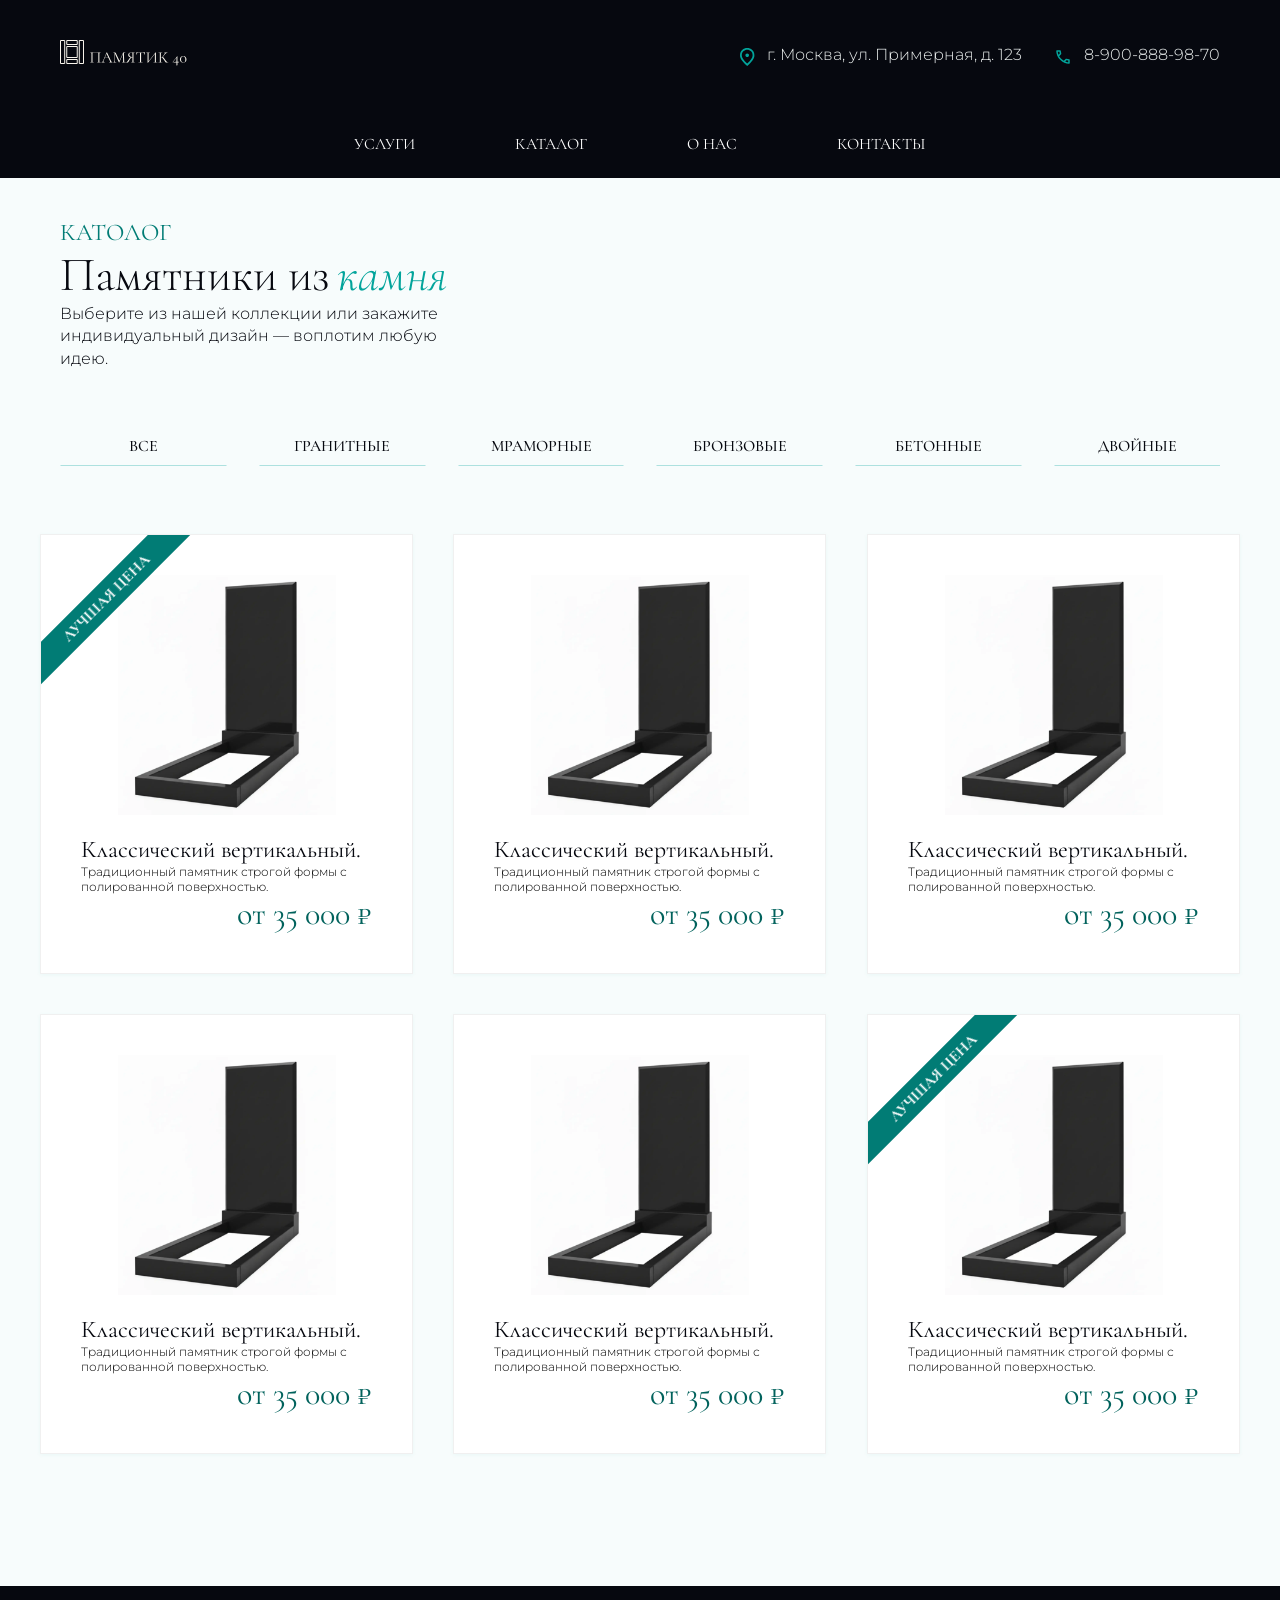
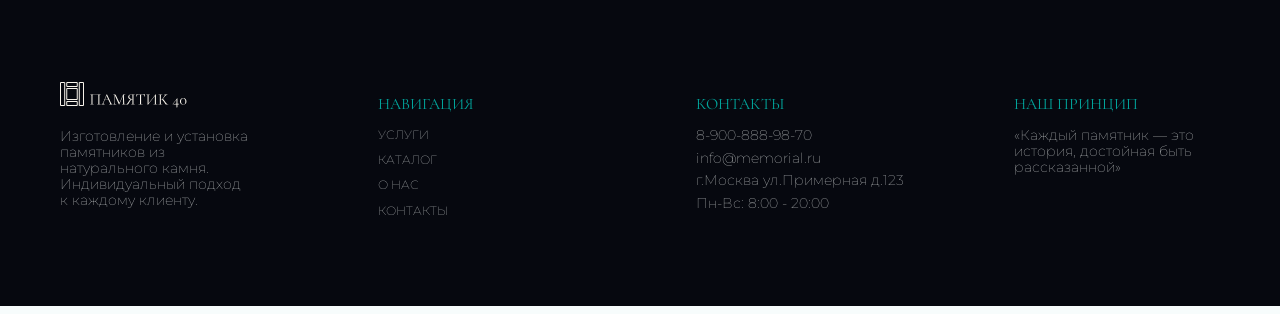
==== commit e9516e1a: "4.05" ====
--- a/catalog.html
+++ b/catalog.html
@@ -121,10 +121,131 @@
   </div>
   <p class="p1 catalog-p">Выберите из нашей коллекции или закажите индивидуальный дизайн — воплотим любую идею.</p>
       </div>
+      </div>
+      <div class="container-catalog-btn">
+        <button class="butten-catalog">Все </button>
+         <button class="butten-catalog">гранитные</button>
+          <button class="butten-catalog">мраморные</button>
+           <button class="butten-catalog">бронзовые</button>
+            <button class="butten-catalog">бетонные</button>
+         <button class="butten-catalog">двойные</button>
+      </div>
+
+
+
+      <div class="catalog-wrap-card"data-aos="fade-up">
+<div class="card">
+  <div class="badge">лучшая цена</div>
+  <div class="img-catalog"></div>
+  <div class="card-context-wrap">
+  <h5 class=" teitel-card">Классический вертикальный.</h5>
+  <p class="card-p">Традиционный памятник строгой формы с полированной поверхностью.</p>
+  <p class="prise">от 35 000 ₽</p>
+  </div>
+ </div>
+
+ <div class="card">
+  <div class="img-catalog"></div>
+  <div class="card-context-wrap">
+  <h5 class=" teitel-card">Классический вертикальный.</h5>
+  <p class="card-p">Традиционный памятник строгой формы с полированной поверхностью.</p>
+  <p class="prise">от 35 000 ₽</p>
+  </div>
+ </div>
+
+ <div class="card">
+  <div class="img-catalog"></div>
+  <div class="card-context-wrap">
+  <h5 class=" teitel-card">Классический вертикальный.</h5>
+  <p class="card-p">Традиционный памятник строгой формы с полированной поверхностью.</p>
+  <p class="prise">от 35 000 ₽</p>
+  </div>
+ </div>
+
+ <div class="card">
+ 
+  <div class="img-catalog"></div>
+  <div class="card-context-wrap">
+  <h5 class=" teitel-card">Классический вертикальный.</h5>
+  <p class="card-p">Традиционный памятник строгой формы с полированной поверхностью.</p>
+  <p class="prise">от 35 000 ₽</p>
+  </div>
+ </div>
+
+ <div class="card">
+  <div class="img-catalog"></div>
+  <div class="card-context-wrap">
+  <h5 class=" teitel-card">Классический вертикальный.</h5>
+  <p class="card-p">Традиционный памятник строгой формы с полированной поверхностью.</p>
+  <p class="prise">от 35 000 ₽</p>
+  </div>
+ </div>
+
+ <div class="card">
+   <div class="badge">лучшая цена</div>
+  <div class="img-catalog"></div>
+  <div class="card-context-wrap">
+  <h5 class=" teitel-card">Классический вертикальный.</h5>
+  <p class="card-p">Традиционный памятник строгой формы с полированной поверхностью.</p>
+  <p class="prise">от 35 000 ₽</p>
+  </div>
+ </div>
+
+</div>
     </section>
     
 
-
+<footer class="footer">
+  <div class="container-footer">
+    <div class="footer-block-1">
+       <a class="logo-footer"href="/" aria-label="Logo_go to homepage">
+            <svg class="logo-footer"
+              xmlns="http://www.w3.org/2000/svg"
+              width="128"
+              height="26"
+              viewBox="0 0 128 26"
+              fill="none"
+            >
+              <path
+                d="M6.76074 6.5H17.239V17.5H6.76074V6.5ZM0.5 0.5H4.71739V23.5H0.5V0.5ZM19.2822 0.5H23.4996V23.5H19.2822V0.5ZM17.2393 0.5V4.5H6.761V0.5H17.2393ZM17.2393 19.5V23.5H6.761V19.5H17.2393Z"
+                stroke="#F8F4EC"
+              />
+              <path
+                d="M40.7796 22.308C40.8116 22.308 40.8276 22.34 40.8276 22.404C40.8276 22.468 40.8116 22.5 40.7796 22.5C40.5236 22.5 40.2303 22.4947 39.8996 22.484C39.5796 22.4733 39.2436 22.468 38.8916 22.468C38.5183 22.468 38.1663 22.4733 37.8356 22.484C37.5156 22.4947 37.2276 22.5 36.9716 22.5C36.9396 22.5 36.9236 22.468 36.9236 22.404C36.9236 22.34 36.9396 22.308 36.9716 22.308C37.3663 22.308 37.6596 22.2813 37.8516 22.228C38.0543 22.1747 38.1876 22.068 38.2516 21.908C38.3156 21.748 38.3476 21.5133 38.3476 21.204V13.86C38.3476 13.5293 38.3316 13.2947 38.2996 13.156C38.2676 13.0173 38.161 12.9373 37.9796 12.916C37.809 12.884 37.5156 12.868 37.0996 12.868H33.8196C33.393 12.868 33.0836 12.884 32.8916 12.916C32.7103 12.948 32.5983 13.0333 32.5556 13.172C32.513 13.3107 32.4916 13.54 32.4916 13.86V21.204C32.4916 21.5133 32.5236 21.748 32.5876 21.908C32.6516 22.068 32.785 22.1747 32.9876 22.228C33.1903 22.2813 33.489 22.308 33.8836 22.308C33.905 22.308 33.9156 22.34 33.9156 22.404C33.9156 22.468 33.905 22.5 33.8836 22.5C33.617 22.5 33.3236 22.4947 33.0036 22.484C32.6836 22.4733 32.3316 22.468 31.9476 22.468C31.5956 22.468 31.2543 22.4733 30.9236 22.484C30.6036 22.4947 30.3156 22.5 30.0596 22.5C30.0383 22.5 30.0276 22.468 30.0276 22.404C30.0276 22.34 30.0383 22.308 30.0596 22.308C30.4543 22.308 30.753 22.2813 30.9556 22.228C31.1583 22.1747 31.2916 22.068 31.3556 21.908C31.4303 21.748 31.4676 21.5133 31.4676 21.204V13.988C31.4676 13.5293 31.3823 13.1987 31.2116 12.996C31.041 12.7933 30.6623 12.692 30.0756 12.692C30.0543 12.692 30.0436 12.66 30.0436 12.596C30.0436 12.532 30.0543 12.5 30.0756 12.5C30.257 12.5 30.6196 12.5053 31.1636 12.516C31.7076 12.5267 32.3583 12.5373 33.1156 12.548C33.8836 12.548 34.673 12.548 35.4836 12.548C36.145 12.548 36.7743 12.548 37.3716 12.548C37.969 12.5373 38.513 12.532 39.0036 12.532C39.4943 12.5213 39.8943 12.516 40.2036 12.516C40.5236 12.5053 40.7156 12.5 40.7796 12.5C40.8116 12.5 40.8276 12.532 40.8276 12.596C40.8276 12.66 40.8116 12.692 40.7796 12.692C40.193 12.692 39.8143 12.7933 39.6436 12.996C39.473 13.1987 39.3876 13.5293 39.3876 13.988V21.204C39.3876 21.5133 39.4196 21.748 39.4836 21.908C39.5583 22.068 39.6916 22.1747 39.8836 22.228C40.0863 22.2813 40.385 22.308 40.7796 22.308ZM44.463 18.1L44.623 17.78H48.863L48.975 18.1H44.463ZM52.543 22.308C52.5857 22.308 52.607 22.34 52.607 22.404C52.607 22.468 52.5857 22.5 52.543 22.5C52.2337 22.5 51.919 22.4893 51.599 22.468C51.279 22.4467 50.9697 22.436 50.671 22.436C50.3403 22.436 50.0523 22.4467 49.807 22.468C49.5617 22.4893 49.2897 22.5 48.991 22.5C48.9483 22.5 48.927 22.468 48.927 22.404C48.927 22.34 48.9483 22.308 48.991 22.308C49.5563 22.308 49.9083 22.228 50.047 22.068C50.1857 21.8973 50.1483 21.5827 49.935 21.124L46.383 13.62L46.783 13.124L43.679 20.468C43.4123 21.1187 43.3963 21.588 43.631 21.876C43.8657 22.164 44.3297 22.308 45.023 22.308C45.0763 22.308 45.103 22.34 45.103 22.404C45.103 22.468 45.0763 22.5 45.023 22.5C44.703 22.5 44.4097 22.4893 44.143 22.468C43.8763 22.4467 43.5403 22.436 43.135 22.436C42.751 22.436 42.4417 22.4467 42.207 22.468C41.983 22.4893 41.7057 22.5 41.375 22.5C41.3323 22.5 41.311 22.468 41.311 22.404C41.311 22.34 41.3323 22.308 41.375 22.308C41.663 22.308 41.9137 22.2547 42.127 22.148C42.3403 22.0307 42.5377 21.8333 42.719 21.556C42.911 21.268 43.119 20.8573 43.343 20.324L46.719 12.356C46.7403 12.324 46.7777 12.308 46.831 12.308C46.8843 12.308 46.9163 12.324 46.927 12.356L50.703 20.308C50.9483 20.8307 51.167 21.2413 51.359 21.54C51.551 21.828 51.7377 22.0307 51.919 22.148C52.111 22.2547 52.319 22.308 52.543 22.308ZM54.4974 20.756L54.6574 12.868L55.0414 12.9L54.8814 20.756C54.8707 21.3107 54.9614 21.7107 55.1534 21.956C55.3561 22.1907 55.7187 22.308 56.2414 22.308C56.2627 22.308 56.2734 22.34 56.2734 22.404C56.2734 22.468 56.2627 22.5 56.2414 22.5C56.0067 22.5 55.7614 22.4947 55.5054 22.484C55.2601 22.4733 54.9881 22.468 54.6894 22.468C54.4121 22.468 54.1507 22.4733 53.9054 22.484C53.6601 22.4947 53.4307 22.5 53.2174 22.5C53.1961 22.5 53.1854 22.468 53.1854 22.404C53.1854 22.34 53.1961 22.308 53.2174 22.308C53.6654 22.308 53.9854 22.1907 54.1774 21.956C54.3801 21.7107 54.4867 21.3107 54.4974 20.756ZM65.5854 22.308C65.6174 22.308 65.6334 22.34 65.6334 22.404C65.6334 22.468 65.6174 22.5 65.5854 22.5C65.3294 22.5 65.0361 22.4947 64.7054 22.484C64.3854 22.4733 64.0494 22.468 63.6974 22.468C63.3561 22.468 63.0361 22.4733 62.7374 22.484C62.4494 22.4947 62.1881 22.5 61.9534 22.5C61.9321 22.5 61.9214 22.468 61.9214 22.404C61.9214 22.34 61.9321 22.308 61.9534 22.308C62.4867 22.308 62.8281 22.2387 62.9774 22.1C63.1267 21.9613 63.1907 21.6627 63.1694 21.204L62.8654 13.476L63.3934 12.74L59.2334 22.388C59.2227 22.4307 59.1801 22.452 59.1054 22.452C59.0307 22.452 58.9827 22.4307 58.9614 22.388L54.9454 13.828C54.5827 13.0707 54.0441 12.692 53.3294 12.692C53.3081 12.692 53.2974 12.66 53.2974 12.596C53.2974 12.532 53.3081 12.5 53.3294 12.5C53.5001 12.5 53.6814 12.5053 53.8734 12.516C54.0761 12.5267 54.2414 12.532 54.3694 12.532C54.5401 12.532 54.6947 12.5267 54.8334 12.516C54.9827 12.5053 55.0947 12.5 55.1694 12.5C55.3187 12.5 55.4361 12.548 55.5214 12.644C55.6067 12.74 55.7347 12.9693 55.9054 13.332L59.5534 21.012L59.0574 21.844L62.9614 12.9C63.0147 12.772 63.0841 12.676 63.1694 12.612C63.2547 12.5373 63.3454 12.5 63.4414 12.5C63.5054 12.5 63.5907 12.5053 63.6974 12.516C63.8041 12.5267 63.9321 12.532 64.0814 12.532C64.3694 12.532 64.6041 12.5267 64.7854 12.516C64.9667 12.5053 65.1587 12.5 65.3614 12.5C65.3827 12.5 65.3934 12.532 65.3934 12.596C65.3934 12.66 65.3827 12.692 65.3614 12.692C64.8494 12.692 64.4707 12.7667 64.2254 12.916C63.9801 13.0653 63.8681 13.3587 63.8894 13.796L64.2094 21.204C64.2201 21.5133 64.2574 21.748 64.3214 21.908C64.3854 22.068 64.5134 22.1747 64.7054 22.228C64.9081 22.2813 65.2014 22.308 65.5854 22.308ZM74.8808 22.308C74.9021 22.308 74.9128 22.34 74.9128 22.404C74.9128 22.468 74.9021 22.5 74.8808 22.5C74.6141 22.5 74.3154 22.4947 73.9848 22.484C73.6648 22.4733 73.3288 22.468 72.9768 22.468C72.6034 22.468 72.2568 22.4733 71.9368 22.484C71.6274 22.4947 71.3394 22.5 71.0728 22.5C71.0514 22.5 71.0408 22.468 71.0408 22.404C71.0408 22.34 71.0514 22.308 71.0728 22.308C71.4781 22.308 71.7768 22.2813 71.9688 22.228C72.1608 22.1747 72.2888 22.068 72.3528 21.908C72.4168 21.748 72.4488 21.5133 72.4488 21.204V17.236L72.7368 17.316C72.4381 17.316 72.1714 17.3427 71.9368 17.396C71.7021 17.4493 71.4728 17.5613 71.2488 17.732C71.0354 17.892 70.8061 18.1373 70.5608 18.468C70.3154 18.7987 70.0274 19.2467 69.6968 19.812C69.2914 20.5267 68.9608 21.0707 68.7048 21.444C68.4594 21.8173 68.2621 22.0787 68.1128 22.228C67.9741 22.3773 67.8568 22.4627 67.7608 22.484C67.6754 22.4947 67.5848 22.5 67.4888 22.5H65.8408C65.8088 22.5 65.7928 22.468 65.7928 22.404C65.7928 22.34 65.8088 22.308 65.8408 22.308C66.2461 22.2973 66.5981 22.1907 66.8968 21.988C67.1954 21.7747 67.4888 21.46 67.7768 21.044C68.0754 20.628 68.4008 20.1107 68.7528 19.492C69.0728 18.9267 69.3714 18.4893 69.6488 18.18C69.9261 17.86 70.2194 17.6307 70.5288 17.492C70.8488 17.3533 71.2008 17.268 71.5848 17.236L71.6968 17.348C70.5448 17.3373 69.6754 17.1133 69.0888 16.676C68.5021 16.2387 68.2088 15.652 68.2088 14.916C68.2088 14.4253 68.3314 13.9987 68.5768 13.636C68.8328 13.2627 69.1794 12.9747 69.6168 12.772C70.0648 12.5587 70.5661 12.452 71.1208 12.452C71.3448 12.452 71.6434 12.468 72.0168 12.5C72.3901 12.532 72.7101 12.548 72.9768 12.548C73.3288 12.548 73.6648 12.5427 73.9848 12.532C74.3048 12.5107 74.5981 12.5 74.8648 12.5C74.8861 12.5 74.8968 12.532 74.8968 12.596C74.8968 12.66 74.8861 12.692 74.8648 12.692C74.4701 12.692 74.1714 12.724 73.9688 12.788C73.7768 12.8413 73.6434 12.948 73.5688 13.108C73.5048 13.2573 73.4728 13.4867 73.4728 13.796V21.204C73.4728 21.5133 73.5048 21.748 73.5688 21.908C73.6434 22.068 73.7821 22.1747 73.9848 22.228C74.1874 22.2813 74.4861 22.308 74.8808 22.308ZM69.2808 14.516C69.2808 15.2627 69.4941 15.8813 69.9208 16.372C70.3581 16.852 71.0034 17.092 71.8568 17.092C71.9954 17.092 72.1554 17.0867 72.3368 17.076C72.5181 17.0547 72.6621 17.028 72.7688 16.996L72.4488 17.108V13.828C72.4488 13.5187 72.3794 13.2787 72.2408 13.108C72.1128 12.9373 71.9421 12.82 71.7288 12.756C71.5261 12.692 71.3181 12.66 71.1048 12.66C69.8888 12.66 69.2808 13.2787 69.2808 14.516ZM78.4608 12.788C77.7994 12.788 77.2981 12.9587 76.9568 13.3C76.6261 13.6413 76.3861 14.2227 76.2368 15.044C76.2368 15.0653 76.2048 15.076 76.1408 15.076C76.0874 15.076 76.0608 15.0653 76.0608 15.044C76.0821 14.9053 76.1034 14.7133 76.1248 14.468C76.1461 14.212 76.1674 13.94 76.1888 13.652C76.2208 13.364 76.2421 13.0867 76.2528 12.82C76.2741 12.5427 76.2848 12.3187 76.2848 12.148C76.2848 12.0947 76.3114 12.068 76.3648 12.068C76.4288 12.068 76.4608 12.0947 76.4608 12.148C76.4608 12.2547 76.5141 12.3347 76.6208 12.388C76.7274 12.4307 76.8448 12.4627 76.9728 12.484C77.1114 12.4947 77.2288 12.5 77.3248 12.5C78.2421 12.532 79.3141 12.548 80.5408 12.548C81.2981 12.548 81.8954 12.5427 82.3328 12.532C82.7808 12.5107 83.2128 12.5 83.6288 12.5C83.9914 12.5 84.2688 12.4787 84.4608 12.436C84.6634 12.3827 84.7914 12.2707 84.8448 12.1C84.8554 12.0573 84.8874 12.036 84.9408 12.036C84.9941 12.036 85.0208 12.0573 85.0208 12.1C85.0101 12.26 84.9941 12.4787 84.9728 12.756C84.9514 13.0333 84.9354 13.3213 84.9248 13.62C84.9141 13.9187 84.9034 14.196 84.8928 14.452C84.8821 14.708 84.8768 14.9053 84.8768 15.044C84.8768 15.0653 84.8448 15.076 84.7808 15.076C84.7168 15.076 84.6848 15.0653 84.6848 15.044C84.6528 14.212 84.4821 13.6307 84.1728 13.3C83.8634 12.9587 83.3514 12.788 82.6368 12.788C82.1888 12.788 81.8528 12.8093 81.6288 12.852C81.4048 12.8947 81.2554 12.9907 81.1808 13.14C81.1168 13.2787 81.0848 13.508 81.0848 13.828V21.204C81.0848 21.5133 81.1221 21.748 81.1968 21.908C81.2714 22.068 81.4154 22.1747 81.6288 22.228C81.8528 22.2813 82.1888 22.308 82.6368 22.308C82.6688 22.308 82.6848 22.34 82.6848 22.404C82.6848 22.468 82.6688 22.5 82.6368 22.5C82.3594 22.5 82.0448 22.4947 81.6928 22.484C81.3408 22.4733 80.9568 22.468 80.5408 22.468C80.1461 22.468 79.7728 22.4733 79.4208 22.484C79.0688 22.4947 78.7488 22.5 78.4608 22.5C78.4394 22.5 78.4288 22.468 78.4288 22.404C78.4288 22.34 78.4394 22.308 78.4608 22.308C78.8981 22.308 79.2288 22.2813 79.4528 22.228C79.6874 22.1747 79.8421 22.068 79.9168 21.908C79.9914 21.748 80.0288 21.5133 80.0288 21.204V13.796C80.0288 13.476 79.9914 13.2467 79.9168 13.108C79.8421 12.9587 79.6928 12.868 79.4688 12.836C79.2448 12.804 78.9088 12.788 78.4608 12.788ZM88.2974 21.652L95.4974 12.42C95.5294 12.388 95.5881 12.372 95.6734 12.372C95.7267 12.372 95.7801 12.3827 95.8334 12.404C95.8867 12.4147 95.9134 12.4413 95.9134 12.484V21.204C95.9134 21.5133 95.9454 21.748 96.0094 21.908C96.0734 22.068 96.2067 22.1747 96.4094 22.228C96.6121 22.2813 96.9107 22.308 97.3054 22.308C97.3374 22.308 97.3534 22.34 97.3534 22.404C97.3534 22.468 97.3374 22.5 97.3054 22.5C97.0601 22.5 96.7667 22.4947 96.4254 22.484C96.0947 22.4733 95.7534 22.468 95.4014 22.468C95.0067 22.468 94.6494 22.4733 94.3294 22.484C94.0201 22.4947 93.7374 22.5 93.4814 22.5C93.4494 22.5 93.4334 22.468 93.4334 22.404C93.4334 22.34 93.4494 22.308 93.4814 22.308C93.8867 22.308 94.1854 22.2813 94.3774 22.228C94.5801 22.1747 94.7134 22.068 94.7774 21.908C94.8414 21.748 94.8734 21.5133 94.8734 21.204V13.38L95.1774 13.444L87.9934 22.644C87.9614 22.6867 87.8974 22.708 87.8014 22.708C87.7374 22.708 87.6787 22.6973 87.6254 22.676C87.5827 22.6653 87.5614 22.6387 87.5614 22.596V13.796C87.5614 13.4867 87.5241 13.2573 87.4494 13.108C87.3854 12.948 87.2521 12.8413 87.0494 12.788C86.8467 12.724 86.5481 12.692 86.1534 12.692C86.1321 12.692 86.1214 12.66 86.1214 12.596C86.1214 12.532 86.1321 12.5 86.1534 12.5C86.4201 12.5 86.7187 12.5107 87.0494 12.532C87.3801 12.5427 87.7214 12.548 88.0734 12.548C88.4681 12.548 88.8201 12.5427 89.1294 12.532C89.4494 12.5107 89.7374 12.5 89.9934 12.5C90.0147 12.5 90.0254 12.532 90.0254 12.596C90.0254 12.66 90.0147 12.692 89.9934 12.692C89.5987 12.692 89.2947 12.724 89.0814 12.788C88.8787 12.8413 88.7454 12.948 88.6814 13.108C88.6174 13.2573 88.5854 13.4867 88.5854 13.796V21.716L88.2974 21.652ZM106.242 22.5C106.146 22.5 106.056 22.484 105.97 22.452C105.885 22.42 105.773 22.324 105.634 22.164C105.496 22.004 105.293 21.7427 105.026 21.38C104.76 21.0067 104.392 20.484 103.922 19.812C103.592 19.332 103.309 18.9373 103.074 18.628C102.85 18.3187 102.642 18.084 102.45 17.924C102.269 17.7533 102.072 17.636 101.858 17.572C101.645 17.4973 101.384 17.46 101.074 17.46C100.968 17.46 100.856 17.4653 100.738 17.476C100.621 17.4867 100.504 17.4973 100.386 17.508L100.37 17.22C101.042 17.188 101.565 17.172 101.938 17.172C102.29 17.172 102.578 17.204 102.802 17.268C103.037 17.3213 103.245 17.4333 103.426 17.604C103.618 17.764 103.826 17.9987 104.05 18.308C104.285 18.6067 104.578 19.0013 104.93 19.492C105.357 20.0893 105.736 20.596 106.066 21.012C106.408 21.428 106.749 21.748 107.09 21.972C107.432 22.1853 107.821 22.2973 108.258 22.308C108.28 22.308 108.29 22.34 108.29 22.404C108.29 22.468 108.28 22.5 108.258 22.5H106.242ZM98.4343 22.5C98.4129 22.5 98.4023 22.468 98.4023 22.404C98.4023 22.34 98.4129 22.308 98.4343 22.308C98.8289 22.308 99.1276 22.2813 99.3303 22.228C99.5329 22.1747 99.6663 22.068 99.7303 21.908C99.7943 21.748 99.8263 21.5133 99.8263 21.204V13.796C99.8263 13.4867 99.7943 13.2573 99.7303 13.108C99.6663 12.948 99.5329 12.8413 99.3303 12.788C99.1383 12.724 98.8449 12.692 98.4503 12.692C98.4289 12.692 98.4183 12.66 98.4183 12.596C98.4183 12.532 98.4289 12.5 98.4503 12.5C98.7063 12.5 98.9943 12.5107 99.3143 12.532C99.6343 12.5427 99.9703 12.548 100.322 12.548C100.706 12.548 101.058 12.5427 101.378 12.532C101.709 12.5107 102.002 12.5 102.258 12.5C102.28 12.5 102.29 12.532 102.29 12.596C102.29 12.66 102.28 12.692 102.258 12.692C101.864 12.692 101.565 12.724 101.362 12.788C101.17 12.852 101.037 12.964 100.962 13.124C100.898 13.284 100.866 13.5187 100.866 13.828V21.204C100.866 21.5133 100.898 21.748 100.962 21.908C101.026 22.068 101.16 22.1747 101.362 22.228C101.565 22.2813 101.864 22.308 102.258 22.308C102.28 22.308 102.29 22.34 102.29 22.404C102.29 22.468 102.28 22.5 102.258 22.5C101.992 22.5 101.698 22.4947 101.378 22.484C101.058 22.4733 100.706 22.468 100.322 22.468C99.9703 22.468 99.6289 22.4733 99.2983 22.484C98.9783 22.4947 98.6903 22.5 98.4343 22.5ZM102.45 17.428L102.162 17.284L104.178 14.468C104.68 13.7853 104.92 13.3213 104.898 13.076C104.888 12.82 104.616 12.692 104.082 12.692C104.061 12.692 104.05 12.66 104.05 12.596C104.05 12.532 104.061 12.5 104.082 12.5C104.338 12.5 104.6 12.5107 104.866 12.532C105.133 12.5427 105.48 12.548 105.906 12.548C106.333 12.548 106.664 12.5427 106.898 12.532C107.144 12.5107 107.378 12.5 107.602 12.5C107.634 12.5 107.65 12.532 107.65 12.596C107.65 12.66 107.634 12.692 107.602 12.692C107.229 12.692 106.888 12.756 106.578 12.884C106.269 13.0013 105.965 13.1933 105.666 13.46C105.378 13.716 105.074 14.0573 104.754 14.484L102.45 17.428ZM112.62 22.372C112.577 22.372 112.535 22.3507 112.492 22.308C112.46 22.2653 112.465 22.2227 112.508 22.18L117.18 16.164C117.201 16.132 117.244 16.1213 117.308 16.132C117.383 16.1427 117.42 16.1747 117.42 16.228V24.948C117.42 25.0653 117.377 25.14 117.292 25.172L116.62 25.508C116.524 25.5613 116.476 25.5293 116.476 25.412V17.444L116.988 17.092L113.324 21.78C113.292 21.812 113.287 21.8387 113.308 21.86C113.329 21.8813 113.361 21.892 113.404 21.892C114.012 21.892 114.551 21.892 115.02 21.892C115.5 21.8813 115.937 21.8707 116.332 21.86C116.727 21.8493 117.116 21.8387 117.5 21.828C117.895 21.8173 118.321 21.8067 118.78 21.796C118.812 21.796 118.828 21.8547 118.828 21.972C118.839 22.0787 118.839 22.1907 118.828 22.308C118.817 22.4253 118.796 22.484 118.764 22.484C118.348 22.4627 117.932 22.4467 117.516 22.436C117.1 22.4147 116.657 22.404 116.188 22.404C115.729 22.3933 115.207 22.388 114.62 22.388C114.044 22.3773 113.377 22.372 112.62 22.372ZM123.215 22.708C122.575 22.708 122.004 22.564 121.503 22.276C121.012 21.988 120.628 21.5933 120.351 21.092C120.073 20.5907 119.935 20.0147 119.935 19.364C119.935 18.724 120.073 18.164 120.351 17.684C120.628 17.1933 121.017 16.8093 121.519 16.532C122.02 16.2547 122.591 16.116 123.231 16.116C123.871 16.116 124.431 16.26 124.911 16.548C125.391 16.8253 125.764 17.2147 126.031 17.716C126.308 18.2067 126.447 18.772 126.447 19.412C126.447 20.052 126.308 20.6227 126.031 21.124C125.764 21.6147 125.385 22.004 124.895 22.292C124.415 22.5693 123.855 22.708 123.215 22.708ZM123.391 22.484C124.052 22.484 124.543 22.2173 124.863 21.684C125.183 21.1507 125.343 20.4573 125.343 19.604C125.343 18.8467 125.236 18.228 125.023 17.748C124.809 17.268 124.527 16.916 124.175 16.692C123.833 16.4573 123.46 16.34 123.055 16.34C122.415 16.34 121.913 16.612 121.551 17.156C121.199 17.7 121.023 18.3933 121.023 19.236C121.023 19.8547 121.119 20.4093 121.311 20.9C121.513 21.3907 121.791 21.78 122.143 22.068C122.495 22.3453 122.911 22.484 123.391 22.484Z"
+                fill="#F8F4EC"
+              />
+            </svg>
+          </a> 
+          <p class="p1 footer-p">Изготовление и установка памятников из натурального камня. Индивидуальный подход к каждому клиенту.</p>
+    </div>
+    <div class="footer-block-2">
+      <div class="teitel-footer">Навигация</div>
+        <div class="footer-nav">
+          <nav class="nav-footer" id="nav-footer">
+            <a href="#servis" class="link-footer">УСЛУГИ</a>
+            <a href="#" class="link-footer">КАТАЛОГ</a>
+            <a href="#about" class="link-footer">О НАС</a>
+            <a href="#contact" class="link-footer">КОНТАКТЫ</a>
+          </nav>
+        </div>
+    </div>
+
+    <div class="footer-block-3" >
+        <div class="teitel-footer">Контакты</div>
+        <div class="adress-footer">
+          <span class="el-footer">8-900-888-98-70</span>
+             <span class="el-footer">info@memorial.ru</span>
+                <span class="el-footer span">г.Москва ул.Примерная д.123</span>
+                   <span class="el-footer">Пн-Вс: 8:00 - 20:00</span>
+        </div>
+    </div>
+
+    <div class="footer-block-4">
+        <div class="teitel-footer">наш принцип</div>
+      <p class="p1 footer-p">«Каждый памятник — это история, достойная быть рассказанной»</p>
+    </div>
+  </div>
+</footer>
 
      <script src="js/main.js"></script>
     <script src="https://unpkg.com/aos@2.3.4/dist/aos.js"></script>
--- a/css/variables.css
+++ b/css/variables.css
@@ -2,6 +2,7 @@
     --assent: #017c75;
     --assent-light: #02A49B;
     --assent-darck:#01625c;
+     --assent-ligh-opaciti: rgb(2,164,155,0.3) ;
 --bg-dark: #06080f;
 --text-light: #ebefee;
 --text-dark: #06080f;
--- a/css/style.css
+++ b/css/style.css
@@ -6,40 +6,42 @@
   padding: 0;
 }
 body {
-  background-color: #fdfdfd;
+  
   font-family: "Montserrat", sans-serif;
   padding-top: 178px;
-}
+ background-color:#F7FCFC;
+}
+
 svg {
   width: auto;
   height: auto;
-  color:var(--assent-light);
-}
-
-header{
+  color: var(--assent-light);
+}
+
+header {
   position: fixed;
   top: 0;
   left: 0;
   width: 100%;
   z-index: 1000;
 }
-section{
+section {
   scroll-margin-top: 200px;
   width: 100%;
   margin: 0 auto;
 }
-li{
- list-style-type: none;
- margin: 0;
-}
-h2{
-  color:var(--assent);
-font-family: "Cormorant Garamond";
-font-size: 1.5rem;
-font-style: normal;
-font-weight: 400;
-line-height: normal;
-text-transform: uppercase;
+li {
+  list-style-type: none;
+  margin: 0;
+}
+h2 {
+  color: var(--assent);
+  font-family: "Cormorant Garamond";
+  font-size: 1.5rem;
+  font-style: normal;
+  font-weight: 400;
+  line-height: normal;
+  text-transform: uppercase;
 }
 .link {
   font-family: "Cormorant Garamond", serif;
@@ -100,24 +102,24 @@
 .text-item {
   color: var(--white, #fff);
   font-family: "Cormorant Garamond", serif;
-  font-size: 1.75rem;
-  font-style:normal;
+  font-size: 1.5rem;
+  font-style: normal;
   font-weight: 100;
   line-height: 1.875rem; /* 93.75% */
   display: inline-flex;
   align-items: center;
   text-transform: uppercase;
 }
-.h3{
-  color:var(--text-dark);
-font-family: "Cormorant Garamond";
-font-size: 2.1rem;
-font-style: normal;
-font-weight: 400;
-line-height: 1.25rem; /* 66.667% */
-}
-
-.about-item  :hover h3{
+.h3 {
+  color: var(--text-dark);
+  font-family: "Cormorant Garamond";
+  font-size: 2.1rem;
+  font-style: normal;
+  font-weight: 400;
+  line-height: 1.25rem; /* 66.667% */
+}
+
+.about-item :hover h3 {
   color: var(--assent-darck);
 }
 .container-header-inner {
@@ -146,12 +148,14 @@
 }
 .adress-text {
   color: var(--text-light);
+
 }
 .adress,
 .phone-icon {
   display: flex;
   gap: 0.75rem;
   align-items: flex-end;
+    font-weight: 200;
 }
 .header-nav {
   display: flex;
@@ -237,10 +241,10 @@
   background-size: cover;
   background-position: center;
 }
-.Teitel-h1{
+.Teitel-h1 {
   font-size: 100px;
   color: var(--text-light);
-font-family: "Cormorant Garamond", serif;
+  font-family: "Cormorant Garamond", serif;
   font-weight: 100;
   text-transform: uppercase;
 }
@@ -262,7 +266,7 @@
   justify-content: flex-start;
   align-self: stretch;
   gap: 1rem;
-  padding: 3rem 3.75rem;
+  padding: 1rem 3.75rem;
   max-width: 1440px;
   width: 100%;
   flex: 1;
@@ -317,8 +321,8 @@
 .primary:hover {
   background-color: var(--white);
   color: var(--assent-darck);
- border: 1px solid rgba(0, 0, 0, 0.10);
-   box-shadow: 0 4px 10px rgba(0, 0, 0, 0.06);
+  border: 1px solid rgba(0, 0, 0, 0.1);
+  box-shadow: 0 4px 10px rgba(0, 0, 0, 0.06);
   transform: translateY(0px);
 
   filter: brightness(1.05);
@@ -326,7 +330,7 @@
 
 .section {
   display: flex;
-  padding: 1rem 3.75rem;
+  padding: 0rem 3.75rem;
 
   max-width: 1440px;
   width: 100%;
@@ -347,7 +351,7 @@
   flex-direction: column;
   align-items: center;
   text-align: center;
-  align-items:center;
+  align-items: center;
   max-width: 21rem;
   width: 100%;
 }
@@ -359,12 +363,12 @@
   flex-direction: row;
   gap: 0.5rem;
 }
-.big-small{
+.big-small {
   display: flex;
   flex-direction: row;
   gap: 1rem;
 }
-.servis-text{
+.servis-text {
   text-align: left;
   width: 200px;
   font-style: italic;
@@ -415,8 +419,7 @@
   gap: 2rem;
   justify-content: center;
   width: 100%;
- 
-  
+
   padding: 1rem 3.75rem;
 }
 .block-left {
@@ -430,14 +433,13 @@
 .block-right {
   display: flex;
   justify-content: center;
- flex: 3;
+  flex: 3;
   width: 100%;
 }
 ul {
   display: grid;
-   grid-template-columns: repeat(2, 1fr);
+  grid-template-columns: repeat(2, 1fr);
   gap: 1rem;
-  
 }
 
 .big-sevis {
@@ -467,7 +469,7 @@
   border: 1px solid rgba(0, 0, 0, 0.06);
   box-shadow: 0 1px 4px rgba(2, 164, 155, 0.06);
   transition: box-shadow 0.2s ease;
- flex-wrap: wrap;
+  flex-wrap: wrap;
   justify-content: space-between;
   width: 100%;
   padding: 2rem 2rem;
@@ -497,7 +499,6 @@
   flex-direction: column;
   gap: 1.2rem;
   width: 100%;
- 
 }
 .li-teitel {
   display: flex;
@@ -536,340 +537,464 @@
   transform: scale(1.05);
 }
 
-.baner-info{
-  display: flex;
-flex-direction: column;
+.baner-info {
+  display: flex;
+  flex-direction: column;
   max-width: 1440px;
   width: 100%;
   padding: 2.5rem 3.75rem;
   margin: 0 auto;
-gap: 1rem;
-}
-.info-text{
- font-size: 1.2rem;
- font-weight: 300;
-max-width:30rem ;
-margin: 0 auto;
-}
-
-.info-teitel{
-  font-family:"Cormorant Garamond" ;
+  gap: 1rem;
+}
+.info-text {
+  font-size: 1.2rem;
+  font-weight: 300;
+  max-width: 30rem;
+  margin: 0 auto;
+}
+
+.info-teitel {
+  font-family: "Cormorant Garamond";
   font-size: 3rem;
-  font-style:normal;
+  font-style: normal;
   color: var(--assent-light);
   font-weight: 300;
-line-height: 2.5rem; /* 74.074% */
-text-align: center;
-}
-
-.section-about{
-  width: 100%;
-
-}
-.container-about{
-  display: flex;
-padding: 2.5rem 3.75rem;
-flex-direction: column;
-justify-content: center;
-align-items: center;
-gap: 2rem;
-align-self: stretch;
-max-width: 1440px;
-width: 100%;
-margin: 0 auto;
-align-items: center;
-overflow: hidden;
-}
- .block-middle{
+  line-height: 2.5rem; /* 74.074% */
+  text-align: center;
+}
+
+.section-about {
+  width: 100%;
+}
+.container-about {
+  display: flex;
+  padding:0   3.75rem 2.5rem  3.75rem;
+  flex-direction: column;
+  justify-content: center;
+  align-items: center;
+  gap: 2rem;
+  align-self: stretch;
+  max-width: 1440px;
+  width: 100%;
+  margin: 0 auto;
+  align-items: center;
+  overflow: hidden;
+}
+.block-middle {
   display: grid;
   grid-auto-flow: column;
   grid-template-columns: repeat(3 auto);
   gap: 2.5rem;
+  margin: 0 auto;
+  width: 100%;
+}
+.block-middle p {
+  text-align: left;
+}
+.text-block {
+  padding: 1rem 0rem;
+}
+.block-end {
+  display: flex;
+  flex-direction: column;
+  max-width: 1440px;
+  width: 100%;
+  gap: 4rem;
+  margin: 0 auto;
+}
+.about-img {
+  height: auto;
+  flex: 1;
+  min-height: 400px;
+  background-image: url("../img/img\ angel.png");
+  background-size: cover;
+  background-position: center;
+}
+.about-context {
+  display: grid;
+  grid-template-columns: repeat(2, 1fr);
 margin: 0 auto;
-  width: 100%;
- }
- .block-middle p{
-
-text-align: left;
-
- }
- .text-block{
-  padding: 1rem 0rem;
- }
- .block-end{
-  display: flex;
-  flex-direction: column;
- max-width: 1440px;
- width: 100%;
-  gap: 4rem;
-  margin: 0 auto;
- }
- .about-img{
-  height: auto;
- flex: 1;
-min-height: 400px;
-   background-image: url("../img/img\ angel.png");
-   background-size: cover;
-   background-position: center;
- }
- .about-context{
-  display: grid;
-  grid-template-columns: repeat(2,1fr);
- flex: 2;
   flex-direction: column;
   gap: 1rem;
- }
- .about-item{
+}
+.about-item {
   display: flex;
   flex-direction: row;
-padding: 2rem 2rem; 
- border: 1px solid rgba(0, 0, 0, 0.06);
+  padding: 2rem 2rem;
+  border: 1px solid rgba(0, 0, 0, 0.06);
   box-shadow: 0 1px 4px rgba(2, 164, 155, 0.06);
- transition: box-shadow 0.2s ease, transform 0.2s ease;
- width: 100%;
+  transition:
+    box-shadow 0.2s ease,
+    transform 0.2s ease;
+  width: 100%;
   align-self: stretch;
-justify-content: space-between;
-gap: 2rem;
- }
- .about-item:hover {
+  justify-content: space-between;
+  gap: 2rem;
+  background-color: var(--white);
+}
+.about-item:hover {
   box-shadow: 0 4px 10px rgba(0, 0, 0, 0.06);
   transform: translateY(0px);
-   
-}
-.item-about-t{
-display: flex;
-flex-direction: column;
-gap: 1rem;
-align-items: flex-start;
-}
-.p-block{
+}
+.item-about-t {
+  display: flex;
+  flex-direction: column;
+  gap: 1rem;
+  align-items: flex-start;
+}
+.p-block {
   height: auto;
- 
+
   text-align: end;
   text-align: left;
- 
-}
-.about-svg{
+}
+.about-svg {
   color: var(--assent-light);
   width: 53px;
   height: 53px;
 }
-.about-item:hover .about-svg{
+.about-item:hover .about-svg {
   color: var(--assent-darck);
   width: 56px;
   height: 56px;
 }
-.container-contact-grid{
+.container-contact-grid {
   display: grid;
   grid-template-columns: 1fr 1fr;
-  padding: 0  3.75rem;
+  padding:  2rem 3.75rem;
   max-width: 1440px;
   width: 100%;
   margin: 0 auto;
   row-gap: 0;
   gap: 1rem;
 }
-.left-el-grid{
+.left-el-grid {
   display: grid;
-  grid-template-rows: 1fr 0.5fr ;
+  grid-template-rows: 1fr 0.5fr;
   text-align: left;
-  
-}
-
-.contact-p{
+}
+
+.contact-p {
   width: 18rem;
   text-align: left;
 }
-.right-el-grid{
+.right-el-grid {
   display: grid;
   all: unset;
- 
-}
-ul.contact-ul{
+}
+ul.contact-ul {
   display: grid;
-   grid-template-rows: 1fr 1fr 1fr 1fr ;
-grid-template-columns: none;
-
-}
-.contact-svg-icon{
+  grid-template-rows: 1fr 1fr 1fr 1fr;
+  grid-template-columns: none;
+}
+.contact-svg-icon {
   color: var(--assent-light);
 }
-.contact-li:hover .contact-svg-icon{
+.contact-li:hover .contact-svg-icon {
   color: var(--assent-darck);
 }
-.contact-li{
+.contact-li {
   display: flex;
   flex-direction: row;
   justify-content: space-between;
   padding: 1.25rem;
- 
-   border: 1px solid rgba(0, 0, 0, 0.06);
+background-color: var(--white);
+  border: 1px solid rgba(0, 0, 0, 0.06);
   box-shadow: 0 1px 4px rgba(2, 164, 155, 0.06);
- transition: box-shadow 0.2s ease, transform 0.2s ease;
-  align-items: center;
-  height: 4.3125rem;
+  transition:
+    box-shadow 0.2s ease,
+    transform 0.2s ease;
+  align-items: center;
+  height: 5rem;
   gap: 0;
 }
 
-.contact-li:hover{
+.contact-li:hover {
   box-shadow: 0 4px 10px rgba(0, 0, 0, 0.06);
   transform: translateY(0px);
 }
-.contact-li:hover .contact-teitel{
- color: var(--assent-darck);
- font-size: 1.2rem;
-}
-
-.icon-teitel{
-display: flex;
-flex-direction: row;
-gap: 1rem;
-align-items: center;
-}
-.contact-teitel{
+.contact-li:hover .contact-teitel {
+  color: var(--assent-darck);
+  font-size: 1.2rem;
+}
+
+.icon-teitel {
+  display: flex;
+  flex-direction: row;
+  gap: 1rem;
+  align-items: center;
+}
+.contact-teitel {
   color: var(--text-dark);
   font-family: "Cormorant Garamond";
-font-size: 1rem;
+  font-size: 1rem;
+  font-style: normal;
+  font-weight: 400;
+  line-height: normal;
+  text-transform: uppercase;
+}
+.contact-info {
+  color: var(--grey-600);
+  font-family: Montserrat;
+  font-size: 1rem;
+  font-style: normal;
+  font-weight: 300;
+  line-height: normal;
+}
+.contact-li:hover .contact-info {
+  font-size: 1.1rem;
+  font-weight: 400;
+}
+.footer {
+  width: 100%;
+  background-color: var(--bg-dark);
+  height: 20rem;
+  margin-top: 6rem;
+}
+.container-footer {
+  max-width: 1440px;
+  width: 100%;
+  margin: 0 auto;
+  padding: 6rem 3.75rem;
+  display: grid;
+  grid-template-columns: repeat(4, 1fr);
+  gap: 7rem;
+}
+.footer-block-1 {
+  display: flex;
+  flex-direction: column;
+  gap: 1rem;
+}
+.footer-p {
+  color: var(--text-light);
+  text-align: left;
+  font-family: Montserrat;
+  font-size: 0.85rem;
+  font-style: normal;
+  font-weight: 100;
+  line-height: normal;
+  max-width: 12rem;
+}
+.footer-block-2 {
+  display: flex;
+  flex-direction: column;
+  gap: 1rem;
+}
+.teitel-footer {
+  font-family: "Cormorant Garamond";
+  font-size: 1rem;
+  font-style: normal;
+  font-weight: 400;
+  line-height: 80%;
+  text-transform: uppercase;
+  color: var(--assent-light);
+  margin-top: 1rem;
+}
+
+.nav-footer {
+  display: flex;
+  flex-direction: column;
+  gap: 0.64rem;
+}
+.link-footer {
+  color: var(--white, #fff);
+  font-family: Montserrat;
+  font-size: 0.75rem;
+  font-style: normal;
+  font-weight: 100;
+  line-height: normal;
+  color: var(--text-light);
+  text-decoration: none;
+}
+.link-footer:hover {
+  text-decoration: underline;
+  text-underline-offset: 5px;
+  text-decoration-color: var(--assent-light);
+}
+.footer-block-3 {
+  display: flex;
+  flex-direction: column;
+  gap: 1rem;
+}
+.adress-footer {
+  display: flex;
+  flex-direction: column;
+  gap: 0.42rem;
+  justify-content: space-between;
+  width: 100%;
+}
+.el-footer {
+  color: var(--text-light);
+  text-align: left;
+  font-family: Montserrat;
+  font-size: 0.85rem;
+  font-style: normal;
+  font-weight: 100;
+  line-height: normal;
+  max-width: 12rem;
+}
+.span {
+  display: flex;
+
+  justify-content: space-between;
+  width: 100%;
+  align-items: center;
+  white-space: nowrap;
+}
+.footer-block-4 {
+  display: flex;
+  flex-direction: column;
+  gap: 1rem;
+}
+
+.section-catalog {
+  width: 100%;
+}
+.container-top {
+  display: flex;
+  max-width: 1440px;
+  width: 100%;
+  margin: 0 auto;
+  padding: 2.5rem 3.75rem 1.5rem 3.75rem;
+}
+.catalog-p {
+  text-align: left;
+  max-width: 24rem;
+}
+.container-catalog-btn {
+  display: flex;
+  flex-direction: row;
+ gap: 2rem;
+  padding: 2rem 3.75rem;
+  max-width: 1440px;
+  width: 100%;
+  margin: 0 auto;
+}
+.butten-catalog:last-child {
+  border-right: none;
+}
+.butten-catalog {
+  outline: none;
+    border: 1px solid transparent;
+  background:transparent;
+  color: var(--text-dark);
+  font-family: "Cormorant Garamond";
+  font-size: 1rem;
+  font-style: normal;
+  font-weight: 500;
+  line-height: 80%; /* 0.8rem */
+  text-transform: uppercase;
+border-bottom:  solid 1px var( --assent-ligh-opaciti);
+  transition:box-shadow 0.3s;
+  height: 2.5rem;
+  align-items: center;
+  flex: 1;
+  text-align:center;
+}
+.butten-catalog:hover {
+ 
+  background-color: var(--white);
+  color: var(--assent-darck);
+  border-color: rgba(0, 0, 0, 0.1); /* вместо border */
+  box-shadow: 0 4px 6px rgba(0, 0, 0, 0.06);
+  filter: brightness(1.05);
+}
+.catalog-wrap-card {
+  display: grid;
+   overflow: visible;
+  grid-template-columns: repeat(3, 1fr);
+  grid-auto-rows: minmax(0, 1fr);
+  gap: 2.5rem;
+  padding: 2.25rem 2.5rem;
+  max-width: 1440px;
+  width: 100%;
+  margin: 0 auto;
+}
+.card{
+  display: flex;
+  flex-direction: column;
+  position: relative;
+  overflow: hidden;
+background-color: var(--white);
+  padding: 2.5rem;
+gap: 1.25rem;
+ will-change: box-shadow;
+  border: 1px solid rgba(0, 0, 0, 0.06);
+  box-shadow: 0 1px 4px rgba(2, 164, 155, 0.06);
+ will-change: transform;
+transition: transform 0.2s ease, box-shadow 0.2s ease;
+}
+.card:hover {
+  
+  transform: translateY(-2px) scale(1.01);
+  box-shadow:  0 6px 12px rgba(2, 164, 155, 0.08);
+ 
+
+}
+.badge{
+  position: absolute;
+    transform: rotate(-45deg);
+    top: 3rem;
+   left: -65px;
+    z-index: 10;
+width: 260px;
+height: 30px;
+background-color: var(--assent);
+color: var(--white);
+font-size:1rem ;
+text-align: center;
+line-height: 30px;
+ font-family: "Cormorant Garamond";
+  font-size: 1rem;
+  font-style: normal;
+  font-weight: 700;
+
+  text-transform: uppercase;
+}
+.img-catalog{
+   background-image: url("../img/cotolog.webp");
+  background-size: contain;
+  background-position: center;
+  height: 15rem;
+  width: 100%;
+  background-repeat: no-repeat;
+  
+   
+}
+
+.card-context-wrap{
+  display: flex;
+  flex-direction: column;
+  gap: 0,65rem;
+}
+.teitel-card{
+font-family: "Cormorant Garamond";
+font-size: 1.5rem;
 font-style: normal;
 font-weight: 400;
 line-height: normal;
-text-transform: uppercase;
-}
-.contact-info{
-  color: var(--grey-600);
-font-family: Montserrat;
-font-size: 1rem;
+color: var(--text-dark);
+}
+.card-p{
+  font-family: Montserrat;
+font-size: 0.75rem;
 font-style: normal;
 font-weight: 300;
 line-height: normal;
 }
-.contact-li:hover .contact-info{
-  font-size: 1.1rem;
-  font-weight: 400;
-}
-.footer{
-  width: 100%;
-  background-color: var(--bg-dark);
-  height: 20rem;
-  margin-top: 6rem;
-}
-.container-footer{
-  max-width: 1440px;
-  width: 100%;
-  margin: 0 auto;
-  padding: 6rem 3.75rem;
-  display: grid;
-  grid-template-columns: repeat(4,1fr)  ;
-  gap: 7rem;
- 
-}
-.footer-block-1{
-  display: flex;
-  flex-direction: column;
-  gap: 1rem;
-}
-.footer-p{
-  color: var(--text-light);
-  text-align: left;
- font-family: Montserrat;
-font-size: 0.85rem;
-font-style: normal;
-font-weight: 100;
-line-height: normal;
-max-width: 12rem;
-}
-.footer-block-2{
-  display: flex;
-  flex-direction: column;
-  gap: 1rem;
-}
-.teitel-footer{
+.prise{
   font-family: "Cormorant Garamond";
-font-size: 1rem;
+font-size: 2rem;
 font-style: normal;
 font-weight: 400;
-line-height: 80%; 
-text-transform: uppercase;
- color: var(--assent-light);
- margin-top:1rem;
-}
-
-.nav-footer{
-  display: flex;
-  flex-direction: column;
-   gap: 0.64rem;
-}
-.link-footer{
-  color: var(--white, #FFF);
-font-family: Montserrat;
-font-size: 0.75rem;
-font-style: normal;
-font-weight: 100;
 line-height: normal;
-color: var(--text-light);
-text-decoration: none;
-}
-.link-footer:hover{
- text-decoration: underline;
- text-underline-offset: 5px;
- text-decoration-color:var(--assent-light);
-}
-.footer-block-3{
-  display: flex;
-  flex-direction: column;
-  gap: 1rem;
-}
-.adress-footer{
-  display: flex;
-  flex-direction: column;
-  gap: 0.42rem; 
-  justify-content: space-between;
-  width: 100%;
-}
-.el-footer{
-color: var(--text-light);
-  text-align: left;
- font-family: Montserrat;
-font-size: 0.85rem;
-font-style: normal;
-font-weight: 100;
-line-height: normal;
-max-width: 12rem;
-}
-.span{
-  display: flex;
-
-  justify-content: space-between;
-  width: 100%;
-align-items: center;
-white-space: nowrap;
-}
-.footer-block-4{
-  display: flex;
-  flex-direction: column;
-  gap: 1rem;
-}
-
-
-.section-catalog{
-  width: 100%;
-}
-.container-top{
-  display: flex;
-  max-width: 1440px;
-  width: 100%;
-  margin: 0 auto;
-  padding: 1.5rem 3.75rem;
-}
-.catalog-p{
-  text-align: left;
-  max-width: 24rem;
+color: var(--assent-darck);
+text-align: right;
 }
 /*----------------------------------------------------------------------------------------*/
 
 /* десктоп */
-@media (max-width:1250px) {
-  
+@media (max-width: 1250px) {
   .teitel-name {
     width: 500px;
     height: 120px;
@@ -888,26 +1013,45 @@
     margin: 0 auto;
     gap: 2rem;
     justify-content: center;
-  width: 100%;
-  }
-    ul {
+    width: 100%;
+  }
+  ul {
     grid-template-columns: repeat(2, 2fr);
   }
-.container-contact-grid{
-  grid-template-columns: 1fr;
-}
-  .btn-contact{
-      margin-bottom: 0;
-      margin-top: 2rem;
-     }
-     .container-footer{
-  gap: 5rem;
- 
+  .container-contact-grid {
+    grid-template-columns: 1fr;
+  }
+  .btn-contact {
+    margin-bottom: 0;
+    margin-top: 2rem;
+  }
+  .container-footer {
+    gap: 5rem;
+  }
+  .catalog-wrap-card {
+  display: grid;
+   overflow: visible;
+  grid-template-columns: repeat(2, 1fr);
+  grid-auto-rows: minmax(0, 1fr);
+  gap: 2rem;
+  padding: 2.25rem 2.5rem;
+  max-width: 1440px;
+  width: 100%;
+  margin: 0 auto;
+}
+.butten-catalog {
+  font-size: 1rem;
+  padding:12px 10px;
+  width: 150px;
+}
+.container-catalog-btn {
+ gap: 1rem;
+
 }
 }
 
 @media (max-width: 900px) {
-   .main-container {
+  .main-container {
     gap: 2rem;
   }
   .header-nav {
@@ -998,24 +1142,24 @@
     background: none;
     border: none;
   }
-   .text-item {
-  color: var(--white, #fff);
-  font-family: "Cormorant Garamond", serif;
-  font-size: 1rem;
-  font-style:normal;
-  font-weight: 100;
-  line-height: 1.875rem; /* 93.75% */
-  display: inline-flex;
-  align-items: center;
-  text-transform: uppercase;
-}
-  .Teitel-h1{
-  font-size: 80px;
-  color: var(--text-light);
-font-family: "Cormorant Garamond", serif;
-  font-weight: 100;
-  text-transform: uppercase;
-}
+  .text-item {
+    color: var(--white, #fff);
+    font-family: "Cormorant Garamond", serif;
+    font-size: 1rem;
+    font-style: normal;
+    font-weight: 100;
+    line-height: 1.875rem; /* 93.75% */
+    display: inline-flex;
+    align-items: center;
+    text-transform: uppercase;
+  }
+  .Teitel-h1 {
+    font-size: 80px;
+    color: var(--text-light);
+    font-family: "Cormorant Garamond", serif;
+    font-weight: 100;
+    text-transform: uppercase;
+  }
   .h1 {
     color: var(--white);
     font-family: "Cormorant Garamond", serif;
@@ -1024,106 +1168,110 @@
     font-weight: 100;
     line-height: 120%; /* 7.5rem */
   }
-.info-teitel{
-  font-size: 2rem;
- 
-}
-  
+  .info-teitel {
+    font-size: 2rem;
+  }
+
   .phone-hero {
     font-size: 28px;
-     font-weight: 200;
+    font-weight: 200;
+  }
+    .about-context {
+    display: grid;
+    grid-template-columns: repeat(1, 1fr);
   }
 
   .big {
     font-size: 3rem;
     font-style: normal;
     font-weight: 300;
-    line-height: 2.5rem; 
-  }
-   .block-middle{ 
-    gap: 0rem;
-    }
-    .left-el-grid{
-      height: 280px;
-    }
-    .wrap-btn{
-      display: flex;
-      justify-content: center;
-      width: 100%;
-
-    }
-     .btn-contact{
-      margin-bottom: 0;
-      margin-top: 2rem;
-      width: 264px;
-     }
-         .container-footer{
-  gap:2rem; 
-}
-.footer-p{
-color: var(--text-light);
-text-align: left;
-font-family: Montserrat;
-font-size: 0.75rem;
-font-style: normal;
-font-weight: 100%;
-line-height: normal;
-max-width: auto;
-}
-.footer-block-1{
-  gap: 0.2rem;
-}
-.footer-block-2{
- gap: 0.4rem;
-}
-.nav-footer{
-  display: flex;
-  flex-direction: column;
-   gap: 0.2rem;
-}
-.link-footer{
-  color: var(--white, #FFF);
-font-family: Montserrat;
-font-size: 0.65rem;
-font-style: normal;
-font-weight: 100;
-line-height: normal;
-color: var(--text-light);
-text-decoration: none;
-}
-.footer-block-3{
-  display: flex;
-  flex-direction: column;
-  gap: 0.4rem;
-}
-.adress-footer{
-  display: flex;
-  flex-direction: column;
-  gap: 0.2rem; 
-  justify-content: space-between;
-  width: 100%;
-}
-.el-footer{
-color: var(--text-light);
-  text-align: left;
- font-family: Montserrat;
-font-size: 0.75rem;
-font-style: normal;
-font-weight: 100;
-line-height: normal;
-max-width: 12rem;
-}
-.footer-block-4{
-  display: flex;
-  flex-direction: column;
-  gap: 0.4rem;
-}
-
- }
+    line-height: 2.5rem;
+  }
+  .block-middle {
+    gap: 0.5rem;
+  }
+  .left-el-grid {
+    height: 280px;
+  }
+  .wrap-btn {
+    display: flex;
+    justify-content: center;
+    width: 100%;
+  }
+  .btn-contact {
+    margin-bottom: 0;
+    margin-top: 2rem;
+    width: 264px;
+  }
+  .container-footer {
+    gap: 2rem;
+  }
+  .footer-p {
+    color: var(--text-light);
+    text-align: left;
+    font-family: Montserrat;
+    font-size: 0.75rem;
+    font-style: normal;
+    font-weight: 100%;
+    line-height: normal;
+    max-width: auto;
+  }
+  .footer-block-1 {
+    gap: 0.2rem;
+  }
+  .footer-block-2 {
+    gap: 0.4rem;
+  }
+  .nav-footer {
+    display: flex;
+    flex-direction: column;
+    gap: 0.2rem;
+  }
+  .link-footer {
+    color: var(--white, #fff);
+    font-family: Montserrat;
+    font-size: 0.65rem;
+    font-style: normal;
+    font-weight: 100;
+    line-height: normal;
+    color: var(--text-light);
+    text-decoration: none;
+  }
+  .footer-block-3 {
+    display: flex;
+    flex-direction: column;
+    gap: 0.4rem;
+  }
+  .adress-footer {
+    display: flex;
+    flex-direction: column;
+    gap: 0.2rem;
+    justify-content: space-between;
+    width: 100%;
+  }
+  .el-footer {
+    color: var(--text-light);
+    text-align: left;
+    font-family: Montserrat;
+    font-size: 0.75rem;
+    font-style: normal;
+    font-weight: 100;
+    line-height: normal;
+    max-width: 12rem;
+  }
+  .footer-block-4 {
+    display: flex;
+    flex-direction: column;
+    gap: 0.4rem;
+  }
+  .container-catalog-btn {
+flex-direction: column;
+padding-top: 0;
+
+}
+}
 
 @media (max-width: 745px) {
- 
- 
   .mobile-menu {
     position: fixed;
     top: 0;
@@ -1142,15 +1290,14 @@
   .banner-adress {
     display: flex;
   }
- 
 
   .phone-hero {
     font-size: 24px;
   }
-  .hero-content{
+  .hero-content {
     margin-top: 2rem;
   }
- 
+
   .flex-container {
     display: flex;
     flex-direction: row;
@@ -1161,14 +1308,13 @@
     gap: 1.5rem;
     width: 100%;
   }
-  .hero-content{
+  .hero-content {
     padding: 1rem;
     justify-content: center;
   }
-  .Teitel-h1{
-  font-size: 46px;
- 
-}
+  .Teitel-h1 {
+    font-size: 46px;
+  }
   .section {
     padding: 1rem 1rem;
   }
@@ -1178,164 +1324,188 @@
     margin: 0 auto;
   }
   .li-item {
-  gap: 1rem;
+    gap: 1rem;
     padding: 1rem 1rem;
   }
   .container-servis {
     padding: 1rem 1rem;
   }
-  .container-about{
-gap: 0.5rem;
-padding: 1rem 1rem;
-
-}
-.number{
-  display: flex;
-  flex-direction:column;
-align-items: flex-start;
-gap: 0;
-}
-.plus{
-  display: flex;
-  flex-direction: row;
-  gap: 0.5rem;
-}
- .block-left{
-  gap: 0.3rem;
- }
+  .container-about {
+    gap: 0.5rem;
+    padding: 1rem 1rem;
+
+  }
+  .number {
+    display: flex;
+    flex-direction: column;
+    align-items: flex-start;
+    gap: 0;
+  }
+  .plus {
+    display: flex;
+    flex-direction: row;
+    gap: 0.5rem;
+  }
+  .block-left {
+    gap: 0.3rem;
+  }
   .big-sevis {
-  font-size: 2.5rem;
-  line-height: 2rem;
-}
-.small-servis {
-  font-size: 2.5rem;
-  line-height: 2rem;
- 
-}
-.li-teitel{
-  font-size: 26px;
-}
-.discription{
-  font-size: 14px;
-}
-.icon-servis{
-  width:  24px;
-  height: 24px;
-}
-.li-item{
-  height: 158px;
-  padding: 16px;
-}
- .block-middle{
- margin: 0 auto;
-  grid-template-columns: 1fr;
-  grid-auto-flow: row;
-
-  gap: 0rem;
-
- }
- .info-teitel{
-  font-size: 1.5rem;
- 
-}
- .p1{
-  font-size: 0.875rem;
- }
-   ul {
+    font-size: 2.5rem;
+    line-height: 2rem;
+  }
+  .small-servis {
+    font-size: 2.5rem;
+    line-height: 2rem;
+  }
+  .li-teitel {
+    font-size: 26px;
+  }
+  .discription {
+    font-size: 14px;
+  }
+  .icon-servis {
+    width: 24px;
+    height: 24px;
+  }
+  .li-item {
+    height: 158px;
+    padding: 16px;
+  }
+  .block-middle {
+    margin: 0 auto;
+    grid-template-columns: 1fr;
+    grid-auto-flow: row;
+
+    gap: 0rem;
+  }
+  .info-teitel {
+    font-size: 1.5rem;
+  }
+  .p1 {
+    font-size: 0.875rem;
+  }
+  ul {
     grid-template-columns: repeat(1, 1fr);
   }
-  .about-context{
+
+  .h3 {
+    font-size: 26px;
+  }
+  .container-contact-grid {
+    padding: 0 1rem;
+  }
+  .footer {
+    width: 100%;
+    background-color: var(--bg-dark);
+    height: 100%;
+    margin-top: 2rem;
+  }
+  .footer-p {
+    font-size: 0.75rem;
+    text-align: center;
+  }
+  .container-footer {
+    max-width: 1440px;
+    width: 100%;
+    margin: 0 auto;
+    padding: 3rem 3rem;
+    display: flex;
+    flex-direction: column;
+    gap: 0.5rem;
+    justify-content: center;
+    align-items: center;
+  }
+  .footer-block-1 {
+    gap: 0.2rem;
+    justify-content: center;
+  }
+  .logo-footer {
+    text-align: center;
+  }
+  .footer-block-2 {
+    gap: 0.4rem;
+    justify-content: center;
+  }
+  .teitel-footer {
+    text-align: center;
+  }
+  .nav-footer {
+    text-align: center;
+  }
+  .adress-footer {
+    align-items: center;
+  }
+  .container-catalog-btn {
+ gap: 0.5rem;
+flex-direction: column;
+}
+   .catalog-wrap-card {
   display: grid;
-  grid-template-columns: repeat(1,1fr);
- }
- .h3{
-  font-size: 26px;
- }
- .container-contact-grid{
-  padding: 0 1rem;
-}
-.footer{
-  width: 100%;
-  background-color: var(--bg-dark);
-  height: 100%;
-  margin-top: 2rem;
-}
-.footer-p{
-  font-size: 0.75rem;
-  text-align: center;
-}
-.container-footer{
+   overflow: visible;
+  grid-template-columns: repeat(1, 1fr);
+  grid-auto-rows: minmax(0, 1fr);
+  gap: 2rem;
+  padding: 2.25rem 2.5rem;
   max-width: 1440px;
   width: 100%;
   margin: 0 auto;
-  padding: 3rem 3rem;
-  display:flex;
- flex-direction: column;
-  gap: 0.5rem;
-  justify-content: center;
-  align-items: center;
-}
-.footer-block-1{
-  gap: 0.2rem;
-  justify-content: center;
-}
-.logo-footer{
-  text-align: center;
-}
-.footer-block-2{
- gap: 0.4rem;
- justify-content: center;
-}
-.teitel-footer{
-  text-align: center;
-}
-.nav-footer{
-  text-align: center;
-}
-.adress-footer{
-   align-items: center;
-}
+}
+
 }
 
 @media (max-width: 554px) {
-    .flex-container {
-flex-direction: column;
+  .flex-container {
+    flex-direction: column;
+  }
+  .Teitel-h1 {
+    font-size: 44px;
+  }
+
+  .text-item {
+    color: var(--white, #fff);
+    font-family: "Cormorant Garamond", serif;
+    font-size: 1rem;
+    font-style: normal;
+    font-weight: 100;
+    line-height: 1.875rem; /* 93.75% */
+    display: inline-flex;
+    align-items: center;
+    text-transform: uppercase;
+  }
+  .container-top {
+  padding: 1.75rem 1rem;
+}
+  .contact-teitel {
+    font-size: 0.75rem;
+  }
+  .contact-info {
+    font-size: 0.75rem;
+  }
+    .catalog-wrap-card {
+  display: grid;
+ padding: 0rem 1rem;
+  
+}
+.container-catalog-btn {
+   padding: 2rem 1rem;
+   padding: 0 1rem  1.5rem 1rem;
+   width: 300px;
+}
+.card{
+  padding: 1rem;
+}
+    .catalog-wrap-card{
+      gap: 1rem;
     }
-      .Teitel-h1{
-  font-size: 44px;
- 
-}
-
- .text-item {
-  color: var(--white, #fff);
-  font-family: "Cormorant Garamond", serif;
-  font-size: 1rem;
-  font-style:normal;
-  font-weight: 100;
-  line-height: 1.875rem; /* 93.75% */
-  display: inline-flex;
-  align-items: center;
-  text-transform: uppercase;
-}
-    .contact-teitel{
-font-size: 0.75rem;
-}
-.contact-info{
-
-font-size: 0.75rem;
-
-}
-
-
 }
 
 @media (max-width: 414px) {
   .phone-hero {
     font-size: 22px;
-}
-body{
-  padding-top: 130px;
-}
+  }
+  body {
+    padding-top: 130px;
+  }
 }
 /* мобильный 360px */
 @media (max-width: 360px) {
@@ -1364,7 +1534,10 @@
   .phone-hero {
     font-size: 20px;
   }
-.teitel-hero{
-  justify-content: center;
-}
-}
+  .teitel-hero {
+    justify-content: center;
+  }
+    .container-top {
+  padding: 2rem 1rem;
+}
+}
